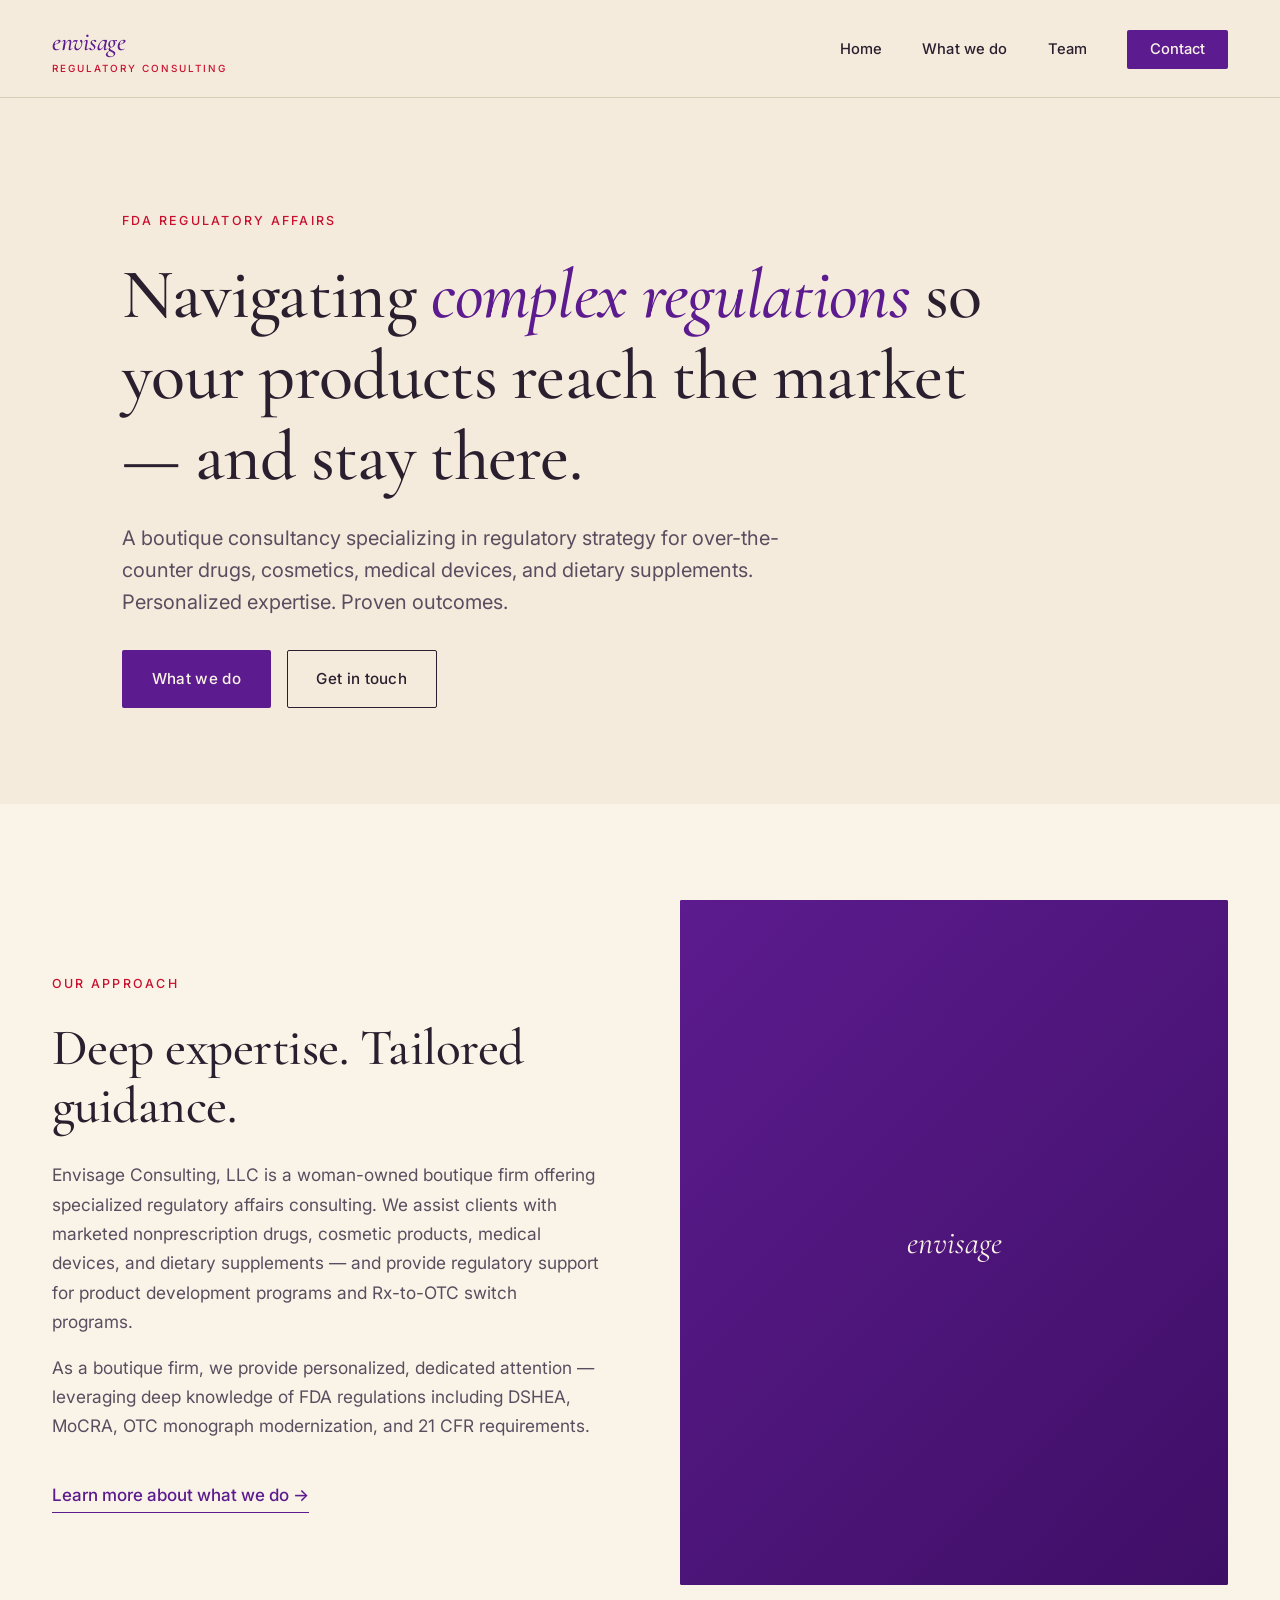
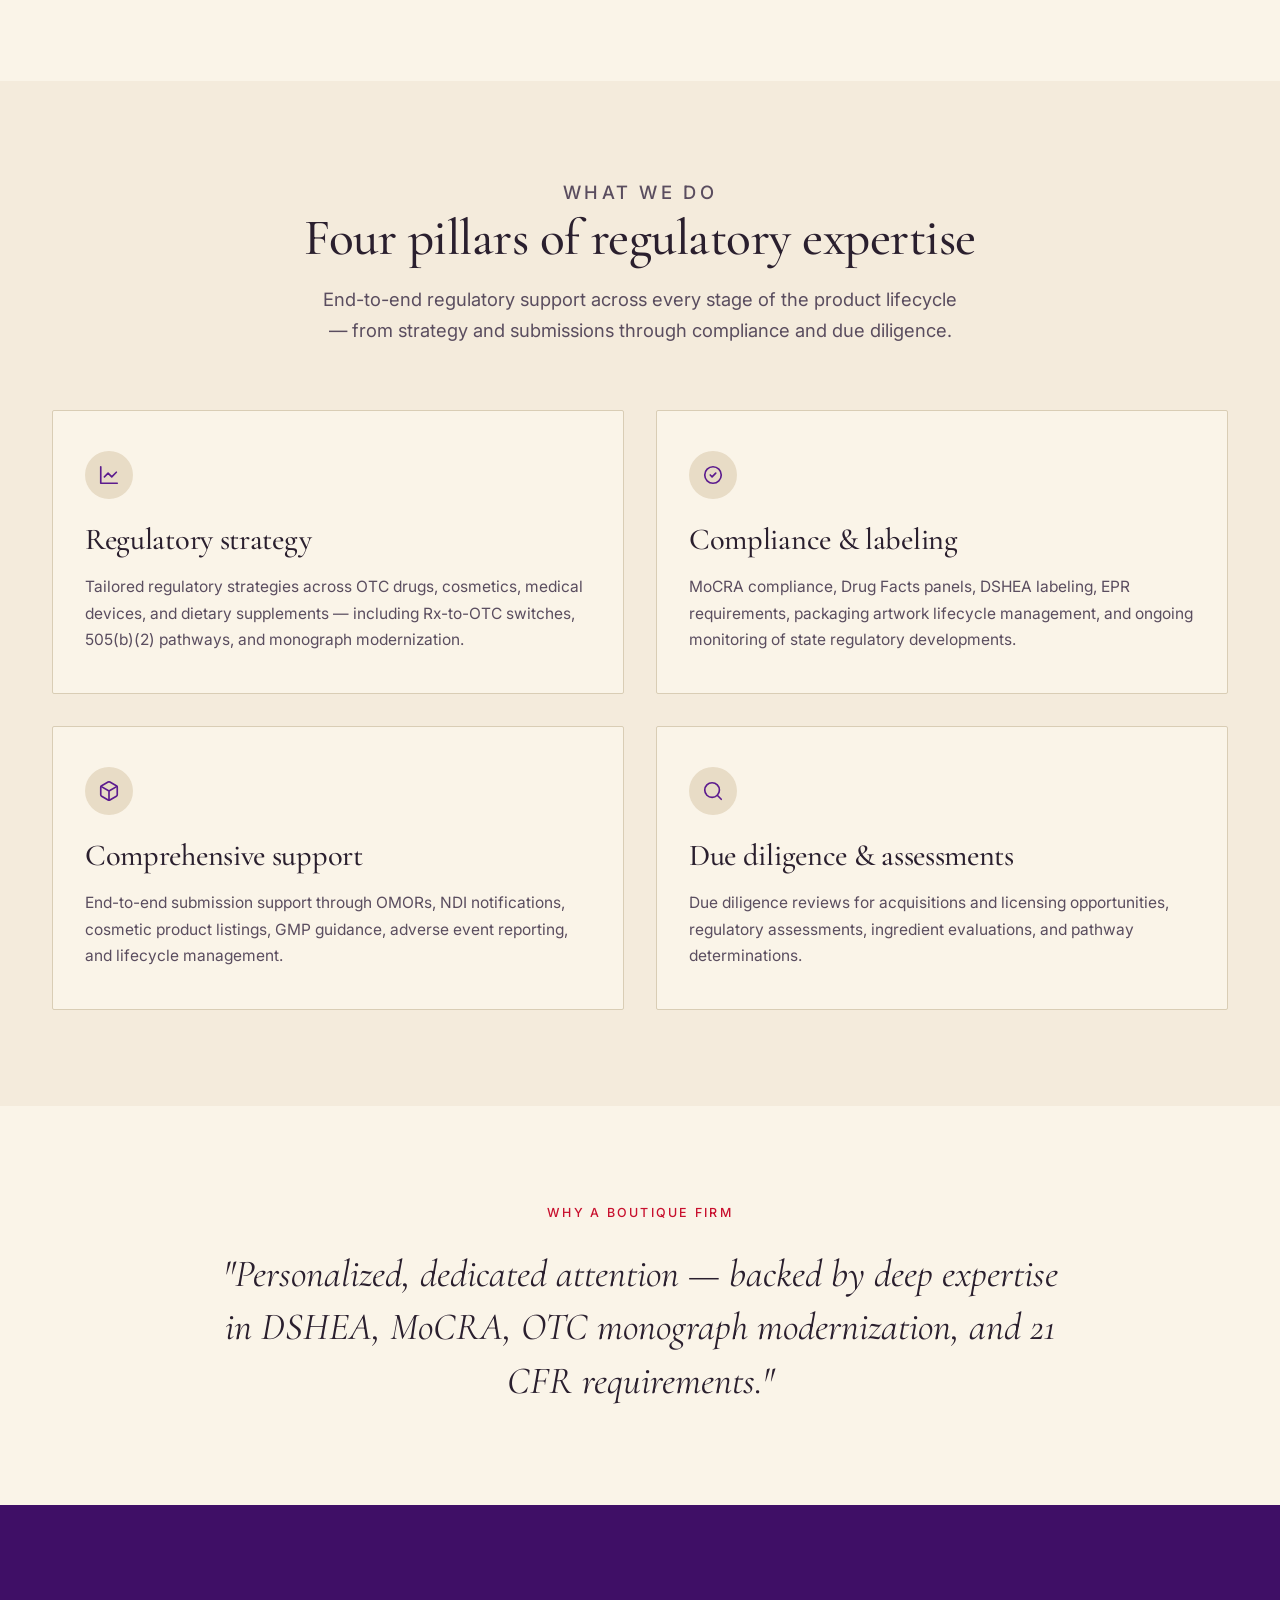
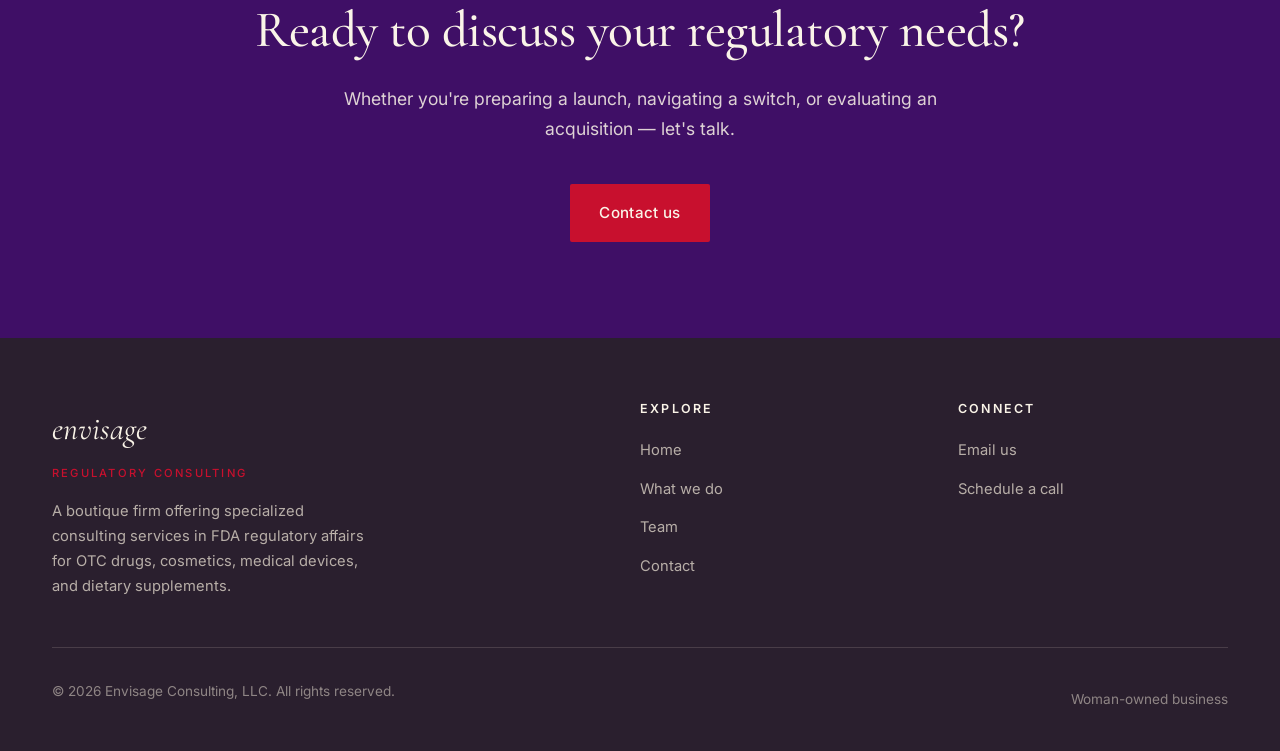
==== index.html @ eb64b6a3 "Update index.html" ====
<!DOCTYPE html>
<html lang="en">
<head>
  <meta charset="UTF-8">
  <meta name="viewport" content="width=device-width, initial-scale=1.0">
  <title>Envisage Regulatory Consulting — FDA regulatory strategy for OTC, cosmetics, and supplements</title>
  <meta name="description" content="Envisage Regulatory Consulting is a boutique firm specializing in FDA regulatory affairs for OTC drugs, cosmetics, medical devices, and dietary supplements.">
  <link rel="preconnect" href="https://fonts.googleapis.com">
  <link rel="preconnect" href="https://fonts.gstatic.com" crossorigin>
  <link href="https://fonts.googleapis.com/css2?family=Cormorant+Garamond:ital,wght@0,400;0,500;0,600;1,400;1,500&family=Inter:wght@400;500;600&display=swap" rel="stylesheet">
  <link rel="stylesheet" href="style.css">
</head>
<body>

  <!-- Navigation -->
  <nav class="nav">
    <div class="nav-inner">
      <a href="index.html" class="nav-brand">
        envisage
        <small>Regulatory Consulting</small>
      </a>
      <button class="nav-toggle" aria-label="Toggle menu" onclick="document.getElementById('navLinks').classList.toggle('open')">☰</button>
      <ul class="nav-links" id="navLinks">
        <li><a href="index.html">Home</a></li>
        <li><a href="services.html">What we do</a></li>
        <li><a href="team.html">Team</a></li>
        <li><a href="contact.html" class="nav-cta">Contact</a></li>
      </ul>
    </div>
  </nav>

  <!-- Hero -->
  <section class="hero">
    <div class="hero-content">
      <p class="eyebrow">FDA regulatory affairs</p>
      <h1>Navigating <em>complex regulations</em> so your products reach the market — and stay there.</h1>
      <p class="hero-lede">A boutique consultancy specializing in regulatory strategy for over-the-counter drugs, cosmetics, medical devices, and dietary supplements. Personalized expertise. Proven outcomes.</p>
      <div class="hero-cta-row">
        <a href="services.html" class="btn btn-primary">What we do</a>
        <a href="contact.html" class="btn btn-secondary">Get in touch</a>
      </div>
    </div>
  </section>

  <!-- About snippet -->
  <section class="section-light">
    <div class="container">
      <div class="two-col">
        <div>
          <p class="eyebrow">Our approach</p>
          <h2>Deep expertise. Tailored guidance.</h2>
          <p style="margin-top: 1.5rem; font-size: 1.08rem; color: var(--ink-soft);">Envisage Consulting, LLC is a woman-owned boutique firm offering specialized regulatory affairs consulting. We assist clients with marketed nonprescription drugs, cosmetic products, medical devices, and dietary supplements — and provide regulatory support for product development programs and Rx-to-OTC switch programs.</p>
          <p style="margin-top: 1rem; font-size: 1.08rem; color: var(--ink-soft);">As a boutique firm, we provide personalized, dedicated attention — leveraging deep knowledge of FDA regulations including DSHEA, MoCRA, OTC monograph modernization, and 21 CFR requirements.</p>
          <a href="services.html" style="display: inline-block; margin-top: 1.5rem; font-weight: 500; border-bottom: 1px solid var(--purple); padding-bottom: 2px;">Learn more about what we do →</a>
        </div>
        <div class="two-col-image">
          <div class="two-col-image-placeholder">envisage</div>
        </div>
      </div>
    </div>
  </section>

  <!-- Services overview -->
  <section>
    <div class="container">
      <div class="section-header">
        <p class="eyebrow">What we do</p>
        <h2>Four pillars of regulatory expertise</h2>
        <p>End-to-end regulatory support across every stage of the product lifecycle — from strategy and submissions through compliance and due diligence.</p>
      </div>

      <div class="service-grid">
        <div class="service-card">
          <div class="service-card-icon">
            <svg viewBox="0 0 24 24" fill="none" stroke="currentColor" stroke-width="1.8" stroke-linecap="round" stroke-linejoin="round"><path d="M3 3v18h18"/><path d="M7 14l4-4 4 4 5-5"/></svg>
          </div>
          <h3>Regulatory strategy</h3>
          <p>Tailored regulatory strategies across OTC drugs, cosmetics, medical devices, and dietary supplements — including Rx-to-OTC switches, 505(b)(2) pathways, and monograph modernization.</p>
        </div>

        <div class="service-card">
          <div class="service-card-icon">
            <svg viewBox="0 0 24 24" fill="none" stroke="currentColor" stroke-width="1.8" stroke-linecap="round" stroke-linejoin="round"><path d="M9 12l2 2 4-4"/><path d="M21 12c0 4.97-4.03 9-9 9s-9-4.03-9-9 4.03-9 9-9 9 4.03 9 9z"/></svg>
          </div>
          <h3>Compliance &amp; labeling</h3>
          <p>MoCRA compliance, Drug Facts panels, DSHEA labeling, EPR requirements, packaging artwork lifecycle management, and ongoing monitoring of state regulatory developments.</p>
        </div>

        <div class="service-card">
          <div class="service-card-icon">
            <svg viewBox="0 0 24 24" fill="none" stroke="currentColor" stroke-width="1.8" stroke-linecap="round" stroke-linejoin="round"><path d="M21 16V8a2 2 0 0 0-1-1.73l-7-4a2 2 0 0 0-2 0l-7 4A2 2 0 0 0 3 8v8a2 2 0 0 0 1 1.73l7 4a2 2 0 0 0 2 0l7-4A2 2 0 0 0 21 16z"/><path d="M3.27 6.96L12 12.01l8.73-5.05M12 22.08V12"/></svg>
          </div>
          <h3>Comprehensive support</h3>
          <p>End-to-end submission support through OMORs, NDI notifications, cosmetic product listings, GMP guidance, adverse event reporting, and lifecycle management.</p>
        </div>

        <div class="service-card">
          <div class="service-card-icon">
            <svg viewBox="0 0 24 24" fill="none" stroke="currentColor" stroke-width="1.8" stroke-linecap="round" stroke-linejoin="round"><circle cx="11" cy="11" r="8"/><path d="M21 21l-4.35-4.35"/></svg>
          </div>
          <h3>Due diligence &amp; assessments</h3>
          <p>Due diligence reviews for acquisitions and licensing opportunities, regulatory assessments, ingredient evaluations, and pathway determinations.</p>
        </div>
      </div>
    </div>
  </section>

  <!-- Quote -->
  <section class="quote-section section-light">
    <div class="container-narrow">
      <p class="eyebrow">Why a boutique firm</p>
      <p class="quote">"Personalized, dedicated attention — backed by deep expertise in DSHEA, MoCRA, OTC monograph modernization, and 21 CFR requirements."</p>
    </div>
  </section>

  <!-- CTA -->
  <section class="cta-section">
    <div class="container-narrow">
      <h2>Ready to discuss your regulatory needs?</h2>
      <p>Whether you're preparing a launch, navigating a switch, or evaluating an acquisition — let's talk.</p>
      <a href="contact.html" class="btn btn-primary">Contact us</a>
    </div>
  </section>

  <!-- Footer -->
  <footer>
    <div class="footer-inner">
      <div class="footer-top">
        <div>
          <div class="footer-brand">envisage</div>
          <div class="footer-tagline">Regulatory Consulting</div>
          <p class="footer-text">A boutique firm offering specialized consulting services in FDA regulatory affairs for OTC drugs, cosmetics, medical devices, and dietary supplements.</p>
        </div>
        <div class="footer-col">
          <h4>Explore</h4>
          <ul>
            <li><a href="index.html">Home</a></li>
            <li><a href="services.html">What we do</a></li>
            <li><a href="team.html">Team</a></li>
            <li><a href="contact.html">Contact</a></li>
          </ul>
        </div>
        <div class="footer-col">
          <h4>Connect</h4>
          <ul>
            <li><a href="contact.html">Email us</a></li>
            <li><a href="contact.html">Schedule a call</a></li>
          </ul>
        </div>
      </div>
      <div class="footer-bottom">
        <p>© 2026 Envisage Consulting, LLC. All rights reserved.</p>
        <p>Woman-owned business</p>
      </div>
    </div>
  </footer>

</body>
</html>
---- style.css ----
/* ============================================
   Envisage Regulatory Consulting — stylesheet
   ============================================ */

:root {
  --cream: #F4EBDC;
  --cream-light: #FAF4E8;
  --cream-dark: #E8DCC6;
  --ink: #2A1F2E;
  --ink-soft: #5A4D5F;
  --purple: #5C1B8E;
  --purple-deep: #3F0F66;
  --red: #C8102E;
  --red-deep: #9A0C24;
  --line: #D9CDB5;
  --max-width: 1240px;
}

* {
  box-sizing: border-box;
  margin: 0;
  padding: 0;
}

html {
  scroll-behavior: smooth;
}

body {
  font-family: 'Inter', -apple-system, BlinkMacSystemFont, sans-serif;
  font-size: 17px;
  line-height: 1.7;
  color: var(--ink);
  background: var(--cream);
  -webkit-font-smoothing: antialiased;
  -moz-osx-font-smoothing: grayscale;
}

/* Typography */
h1, h2, h3, h4 {
  font-family: 'Cormorant Garamond', 'Georgia', serif;
  font-weight: 500;
  line-height: 1.15;
  letter-spacing: -0.01em;
  color: var(--ink);
}

h1 {
  font-size: clamp(2.6rem, 5.5vw, 4.5rem);
  font-weight: 500;
}

h2 {
  font-size: clamp(2rem, 4vw, 3.2rem);
}

h3 {
  font-size: clamp(1.4rem, 2.5vw, 1.9rem);
  font-weight: 500;
}

h4 {
  font-size: 1.25rem;
  font-weight: 600;
}

p {
  margin-bottom: 1rem;
}

p:last-child {
  margin-bottom: 0;
}

a {
  color: var(--purple);
  text-decoration: none;
  transition: color 0.2s ease;
}

a:hover {
  color: var(--red);
}

em, .italic {
  font-style: italic;
  font-family: 'Cormorant Garamond', serif;
}

.eyebrow {
  font-family: 'Inter', sans-serif;
  font-size: 0.78rem;
  font-weight: 500;
  text-transform: uppercase;
  letter-spacing: 0.18em;
  color: var(--red);
  margin-bottom: 1.5rem;
}

/* Layout */
.container {
  max-width: var(--max-width);
  margin: 0 auto;
  padding: 0 2rem;
}

.container-narrow {
  max-width: 900px;
  margin: 0 auto;
  padding: 0 2rem;
}

section {
  padding: 6rem 0;
}

/* Navigation */
.nav {
  position: sticky;
  top: 0;
  z-index: 100;
  background: rgba(244, 235, 220, 0.95);
  backdrop-filter: blur(8px);
  -webkit-backdrop-filter: blur(8px);
  border-bottom: 1px solid var(--line);
  padding: 1.25rem 0;
}

.nav-inner {
  max-width: var(--max-width);
  margin: 0 auto;
  padding: 0 2rem;
  display: flex;
  align-items: center;
  justify-content: space-between;
}

.nav-brand {
  font-family: 'Cormorant Garamond', serif;
  font-size: 1.6rem;
  font-weight: 500;
  color: var(--purple);
  font-style: italic;
  letter-spacing: -0.01em;
}

.nav-brand:hover {
  color: var(--purple-deep);
}

.nav-brand small {
  display: block;
  font-family: 'Inter', sans-serif;
  font-style: normal;
  font-size: 0.62rem;
  font-weight: 500;
  letter-spacing: 0.2em;
  color: var(--red);
  text-transform: uppercase;
  margin-top: -0.2rem;
}

.nav-links {
  display: flex;
  gap: 2.5rem;
  list-style: none;
  align-items: center;
}

.nav-links a {
  color: var(--ink);
  font-size: 0.92rem;
  font-weight: 500;
  letter-spacing: 0.01em;
}

.nav-links a:hover {
  color: var(--purple);
}

.nav-cta {
  background: var(--purple);
  color: var(--cream-light) !important;
  padding: 0.65rem 1.4rem;
  border-radius: 2px;
  transition: background 0.2s ease;
}

.nav-cta:hover {
  background: var(--purple-deep);
  color: var(--cream-light) !important;
}

.nav-toggle {
  display: none;
  background: none;
  border: none;
  font-size: 1.5rem;
  cursor: pointer;
  color: var(--ink);
}

/* Hero */
.hero {
  padding: 7rem 0 6rem;
  background: var(--cream);
}

.hero-content {
  max-width: 1100px;
  margin: 0 auto;
  padding: 0 2rem;
}

.hero h1 {
  margin-bottom: 1.5rem;
  max-width: 900px;
}

.hero h1 em {
  color: var(--purple);
  font-style: italic;
}

.hero-lede {
  font-size: 1.25rem;
  color: var(--ink-soft);
  max-width: 680px;
  line-height: 1.6;
  margin-bottom: 2rem;
}

.hero-cta-row {
  display: flex;
  gap: 1rem;
  align-items: center;
  flex-wrap: wrap;
}

/* Buttons */
.btn {
  display: inline-block;
  padding: 0.95rem 1.8rem;
  font-size: 0.95rem;
  font-weight: 500;
  letter-spacing: 0.02em;
  border-radius: 2px;
  transition: all 0.2s ease;
  cursor: pointer;
  border: 1px solid transparent;
}

.btn-primary {
  background: var(--purple);
  color: var(--cream-light);
}

.btn-primary:hover {
  background: var(--purple-deep);
  color: var(--cream-light);
}

.btn-secondary {
  background: transparent;
  color: var(--ink);
  border-color: var(--ink);
}

.btn-secondary:hover {
  background: var(--ink);
  color: var(--cream-light);
}

/* Sections */
.section-light {
  background: var(--cream-light);
}

.section-dark {
  background: var(--ink);
  color: var(--cream);
}

.section-dark h1,
.section-dark h2,
.section-dark h3 {
  color: var(--cream);
}

.section-header {
  text-align: center;
  margin-bottom: 4rem;
}

.section-header h2 {
  margin-bottom: 1rem;
}

.section-header p {
  font-size: 1.15rem;
  color: var(--ink-soft);
  max-width: 640px;
  margin: 0 auto;
}

/* Two-column layout */
.two-col {
  display: grid;
  grid-template-columns: 1fr 1fr;
  gap: 5rem;
  align-items: center;
}

.two-col-image {
  background: var(--purple-deep);
  aspect-ratio: 4 / 5;
  border-radius: 2px;
  position: relative;
  overflow: hidden;
}

.two-col-image-placeholder {
  position: absolute;
  inset: 0;
  display: flex;
  align-items: center;
  justify-content: center;
  background: linear-gradient(135deg, var(--purple) 0%, var(--purple-deep) 100%);
  color: var(--cream-light);
  font-family: 'Cormorant Garamond', serif;
  font-size: 2rem;
  font-style: italic;
}

/* Service grid */
.service-grid {
  display: grid;
  grid-template-columns: repeat(2, 1fr);
  gap: 2rem;
}

.service-card {
  background: var(--cream-light);
  padding: 2.5rem 2rem;
  border-radius: 2px;
  border: 1px solid var(--line);
  transition: all 0.3s ease;
}

.service-card:hover {
  border-color: var(--purple);
  transform: translateY(-2px);
}

.service-card-icon {
  width: 48px;
  height: 48px;
  display: flex;
  align-items: center;
  justify-content: center;
  background: var(--cream-dark);
  border-radius: 50%;
  margin-bottom: 1.5rem;
  color: var(--purple);
}

.service-card-icon svg {
  width: 22px;
  height: 22px;
}

.service-card h3 {
  margin-bottom: 1rem;
}

.service-card p {
  color: var(--ink-soft);
  font-size: 0.97rem;
}

.service-card ul {
  list-style: none;
  margin-top: 1rem;
}

.service-card ul li {
  position: relative;
  padding-left: 1.4rem;
  margin-bottom: 0.6rem;
  font-size: 0.95rem;
  color: var(--ink-soft);
  line-height: 1.55;
}

.service-card ul li::before {
  content: '';
  position: absolute;
  left: 0;
  top: 0.6rem;
  width: 6px;
  height: 6px;
  background: var(--red);
  border-radius: 50%;
}

/* Team grid */
.team-grid {
  display: grid;
  grid-template-columns: repeat(2, 1fr);
  gap: 3rem;
  max-width: 900px;
  margin: 0 auto;
}

.team-card {
  text-align: center;
}

.team-photo {
  aspect-ratio: 1 / 1;
  background: linear-gradient(135deg, var(--purple) 0%, var(--purple-deep) 100%);
  border-radius: 50%;
  margin: 0 auto 1.5rem;
  max-width: 240px;
  display: flex;
  align-items: center;
  justify-content: center;
  color: var(--cream-light);
  font-family: 'Cormorant Garamond', serif;
  font-size: 3.5rem;
  font-style: italic;
}

.team-card h3 {
  margin-bottom: 0.3rem;
}

.team-role {
  color: var(--red);
  font-size: 0.85rem;
  font-weight: 500;
  letter-spacing: 0.14em;
  text-transform: uppercase;
  margin-bottom: 1rem;
}

.team-bio {
  color: var(--ink-soft);
  font-size: 0.97rem;
  text-align: left;
}

/* Team detail (full page) */
.team-detail-grid {
  display: grid;
  grid-template-columns: 1fr 1.5fr;
  gap: 4rem;
  align-items: start;
  margin-bottom: 6rem;
}

.team-detail-photo {
  aspect-ratio: 4 / 5;
  background: linear-gradient(135deg, var(--purple) 0%, var(--purple-deep) 100%);
  border-radius: 2px;
  display: flex;
  align-items: center;
  justify-content: center;
  color: var(--cream-light);
  font-family: 'Cormorant Garamond', serif;
  font-size: 4rem;
  font-style: italic;
}

.team-detail-info h2 {
  margin-bottom: 0.5rem;
}

.team-detail-info .team-role {
  margin-bottom: 2rem;
}

/* Quote / pull */
.quote-section {
  text-align: center;
  padding: 6rem 0;
}

.quote {
  font-family: 'Cormorant Garamond', serif;
  font-size: clamp(1.6rem, 3vw, 2.4rem);
  font-style: italic;
  line-height: 1.4;
  color: var(--ink);
  max-width: 900px;
  margin: 0 auto;
}

/* CTA section */
.cta-section {
  background: var(--purple-deep);
  color: var(--cream-light);
  text-align: center;
  padding: 6rem 0;
}

.cta-section h2 {
  color: var(--cream-light);
  margin-bottom: 1.5rem;
}

.cta-section p {
  color: var(--cream-light);
  opacity: 0.85;
  max-width: 600px;
  margin: 0 auto 2.5rem;
  font-size: 1.1rem;
}

.cta-section .btn-primary {
  background: var(--red);
  color: var(--cream-light);
}

.cta-section .btn-primary:hover {
  background: var(--red-deep);
}

/* Detail content (services page) */
.service-detail {
  margin-bottom: 5rem;
  padding-bottom: 5rem;
  border-bottom: 1px solid var(--line);
}

.service-detail:last-child {
  border-bottom: none;
  margin-bottom: 0;
  padding-bottom: 0;
}

.service-detail-header {
  display: grid;
  grid-template-columns: 1fr 2fr;
  gap: 3rem;
  margin-bottom: 2rem;
  align-items: start;
}

.service-detail-number {
  font-family: 'Cormorant Garamond', serif;
  font-size: 4rem;
  font-style: italic;
  color: var(--red);
  line-height: 1;
}

.service-detail ul {
  list-style: none;
  padding-left: 0;
}

.service-detail ul li {
  position: relative;
  padding-left: 1.8rem;
  margin-bottom: 1rem;
  color: var(--ink-soft);
  line-height: 1.65;
}

.service-detail ul li::before {
  content: '';
  position: absolute;
  left: 0;
  top: 0.7rem;
  width: 10px;
  height: 1px;
  background: var(--red);
}

/* Expertise tags */
.expertise-tags {
  display: flex;
  flex-wrap: wrap;
  gap: 0.6rem;
  margin-top: 2rem;
}

.expertise-tag {
  background: var(--cream-light);
  color: var(--purple);
  padding: 0.5rem 1rem;
  border-radius: 2px;
  font-size: 0.85rem;
  font-weight: 500;
  border: 1px solid var(--line);
}

/* Contact */
.contact-grid {
  display: grid;
  grid-template-columns: 1fr 1fr;
  gap: 4rem;
  max-width: 900px;
  margin: 0 auto;
  align-items: start;
}

.contact-info h3 {
  margin-bottom: 0.4rem;
  color: var(--purple);
}

.contact-info p {
  color: var(--ink-soft);
}

.contact-block {
  margin-bottom: 2.5rem;
}

.contact-block a {
  font-size: 1.1rem;
  color: var(--ink);
}

.contact-block a:hover {
  color: var(--purple);
}

/* Footer */
footer {
  background: var(--ink);
  color: var(--cream);
  padding: 4rem 0 2rem;
}

.footer-inner {
  max-width: var(--max-width);
  margin: 0 auto;
  padding: 0 2rem;
}

.footer-top {
  display: grid;
  grid-template-columns: 2fr 1fr 1fr;
  gap: 3rem;
  margin-bottom: 3rem;
}

.footer-brand {
  font-family: 'Cormorant Garamond', serif;
  font-size: 2rem;
  font-style: italic;
  color: var(--cream-light);
  margin-bottom: 0.5rem;
}

.footer-tagline {
  font-size: 0.7rem;
  font-weight: 500;
  letter-spacing: 0.2em;
  text-transform: uppercase;
  color: var(--red);
  margin-bottom: 1rem;
}

.footer-text {
  color: rgba(244, 235, 220, 0.7);
  font-size: 0.92rem;
  max-width: 320px;
}

.footer-col h4 {
  font-family: 'Inter', sans-serif;
  font-size: 0.78rem;
  text-transform: uppercase;
  letter-spacing: 0.18em;
  color: var(--cream-light);
  margin-bottom: 1.2rem;
  font-weight: 600;
}

.footer-col ul {
  list-style: none;
}

.footer-col ul li {
  margin-bottom: 0.6rem;
}

.footer-col a {
  color: rgba(244, 235, 220, 0.7);
  font-size: 0.92rem;
}

.footer-col a:hover {
  color: var(--red);
}

.footer-bottom {
  border-top: 1px solid rgba(244, 235, 220, 0.15);
  padding-top: 2rem;
  display: flex;
  justify-content: space-between;
  align-items: center;
  color: rgba(244, 235, 220, 0.5);
  font-size: 0.85rem;
}

/* Mobile */
@media (max-width: 900px) {
  .nav-toggle {
    display: block;
  }

  .nav-links {
    display: none;
    position: absolute;
    top: 100%;
    left: 0;
    right: 0;
    background: var(--cream);
    flex-direction: column;
    padding: 1.5rem 2rem;
    border-bottom: 1px solid var(--line);
    gap: 1.25rem;
  }

  .nav-links.open {
    display: flex;
  }

  section {
    padding: 4rem 0;
  }

  .hero {
    padding: 4rem 0;
  }

  .two-col,
  .service-grid,
  .team-grid,
  .team-detail-grid,
  .contact-grid,
  .footer-top {
    grid-template-columns: 1fr;
    gap: 2.5rem;
  }

  .service-detail-header {
    grid-template-columns: 1fr;
    gap: 1rem;
  }

  .service-detail-number {
    font-size: 3rem;
  }
}
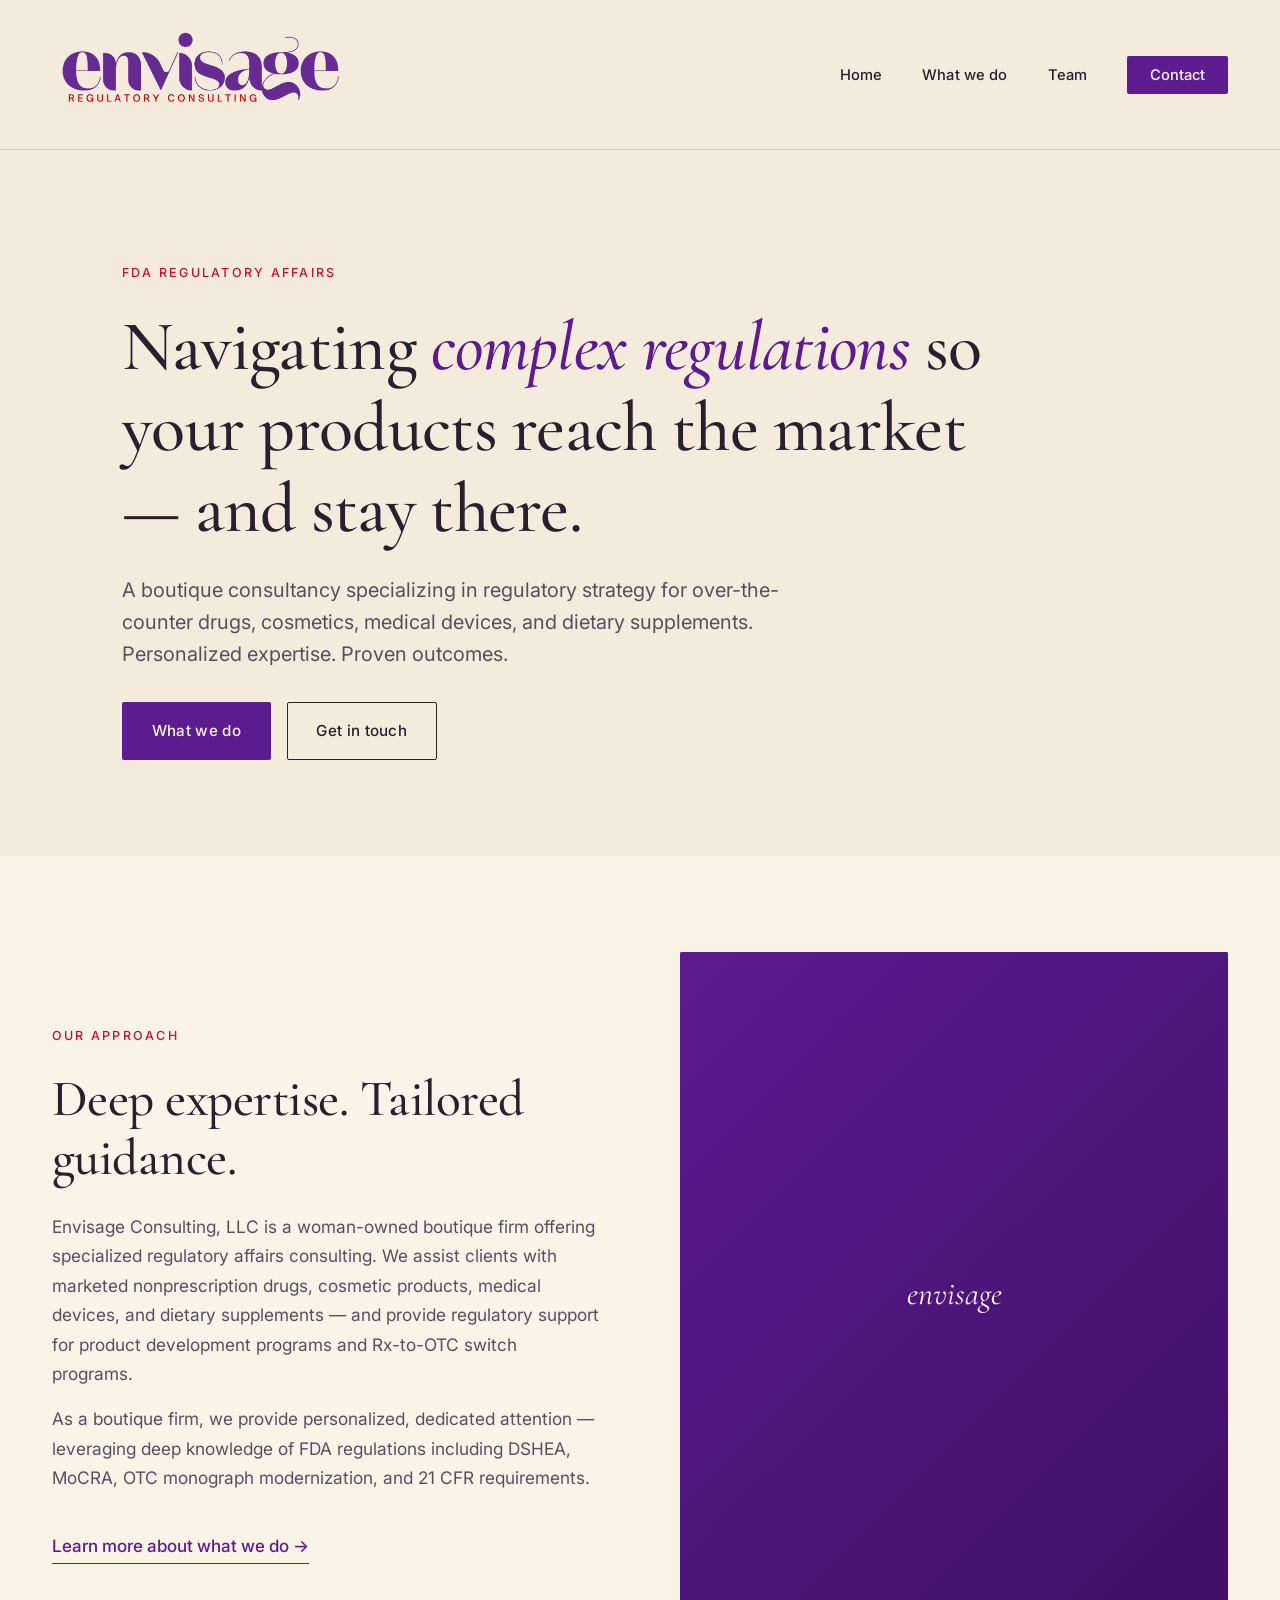
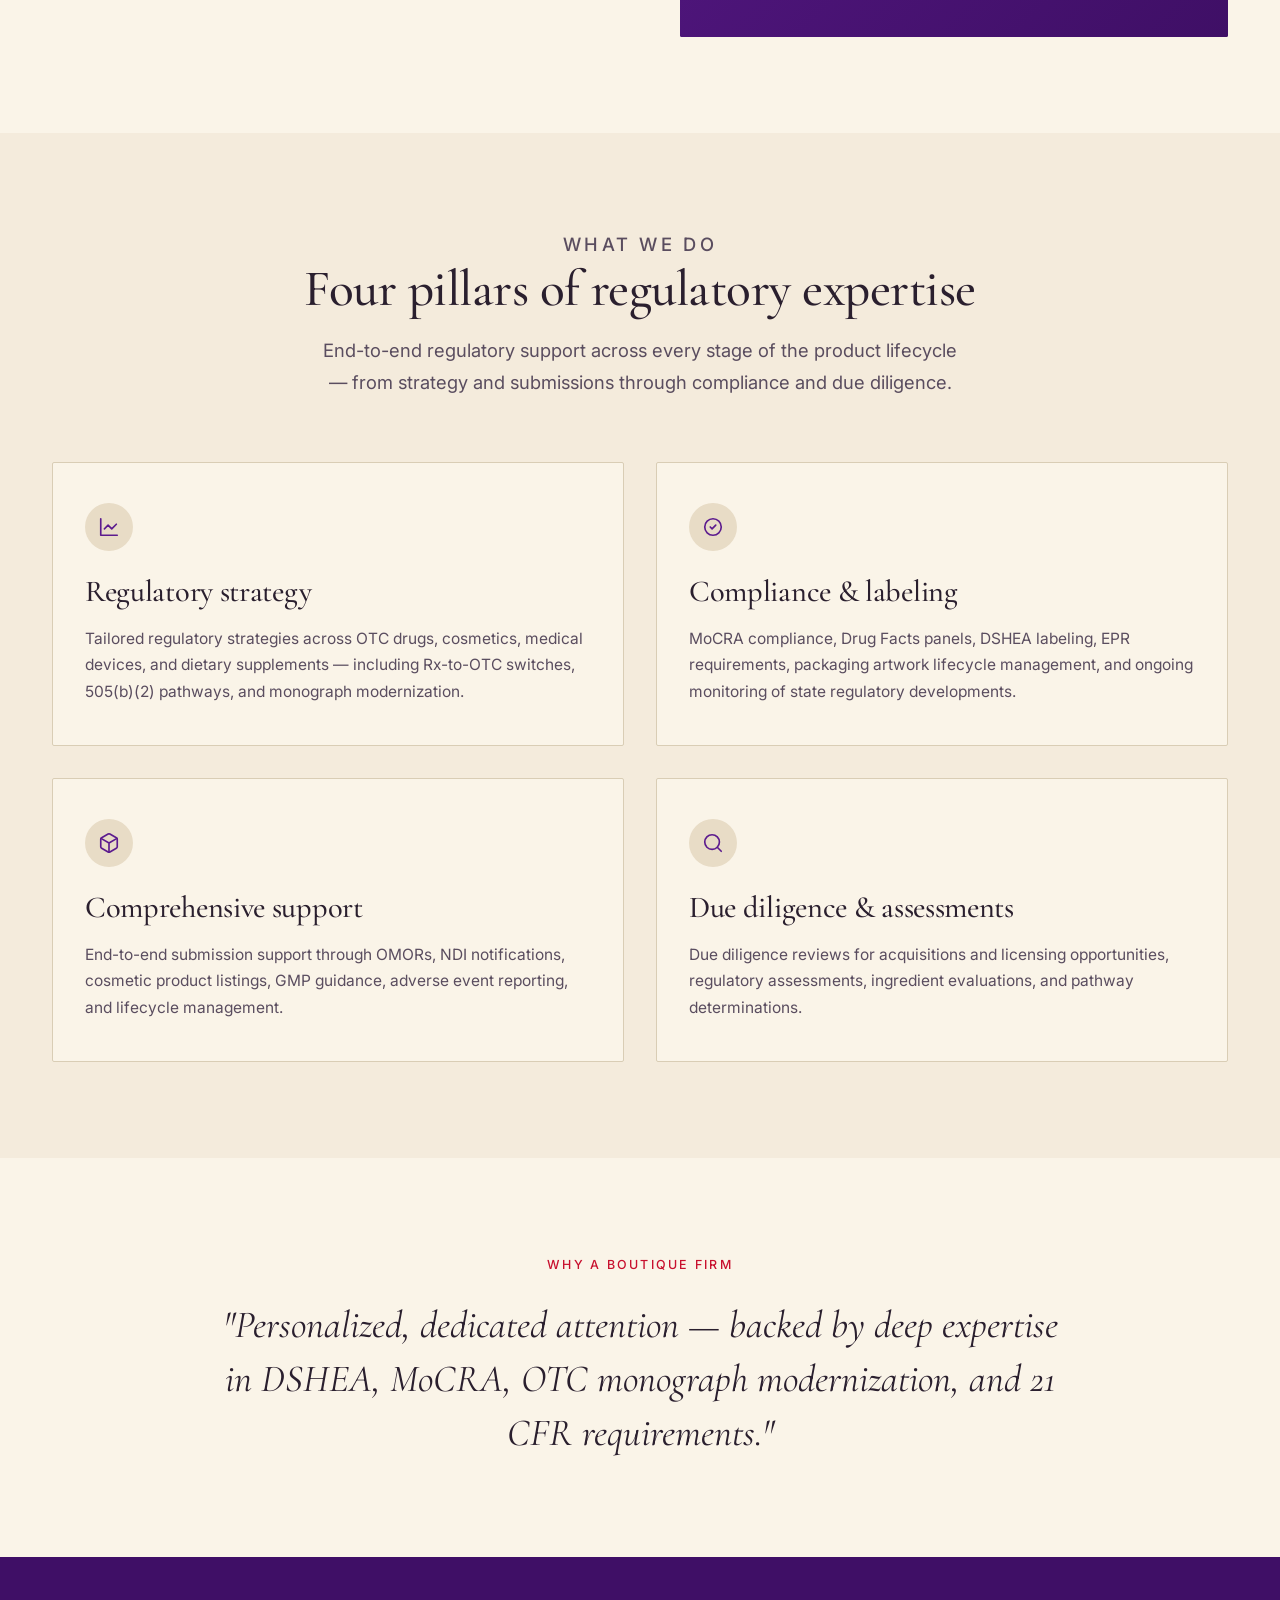
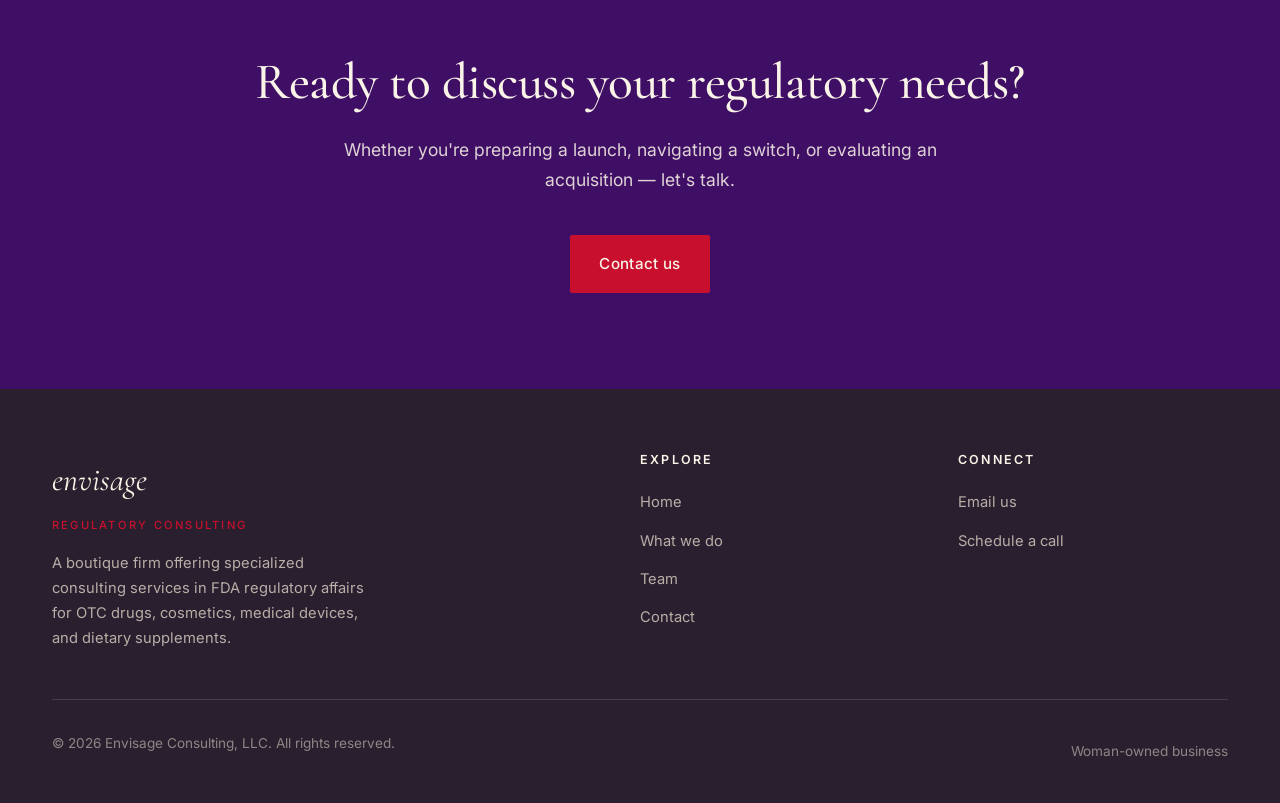
==== commit 4b939eec: "Update index.html" ====
--- a/index.html
+++ b/index.html
@@ -15,10 +15,7 @@
   <!-- Navigation -->
   <nav class="nav">
     <div class="nav-inner">
-      <a href="index.html" class="nav-brand">
-        envisage
-        <small>Regulatory Consulting</small>
-      </a>
+      <a href="index.html"><img src="images/logoFinal1.png" style="height: 100px;" alt="Envisage"></a>
       <button class="nav-toggle" aria-label="Toggle menu" onclick="document.getElementById('navLinks').classList.toggle('open')">☰</button>
       <ul class="nav-links" id="navLinks">
         <li><a href="index.html">Home</a></li>
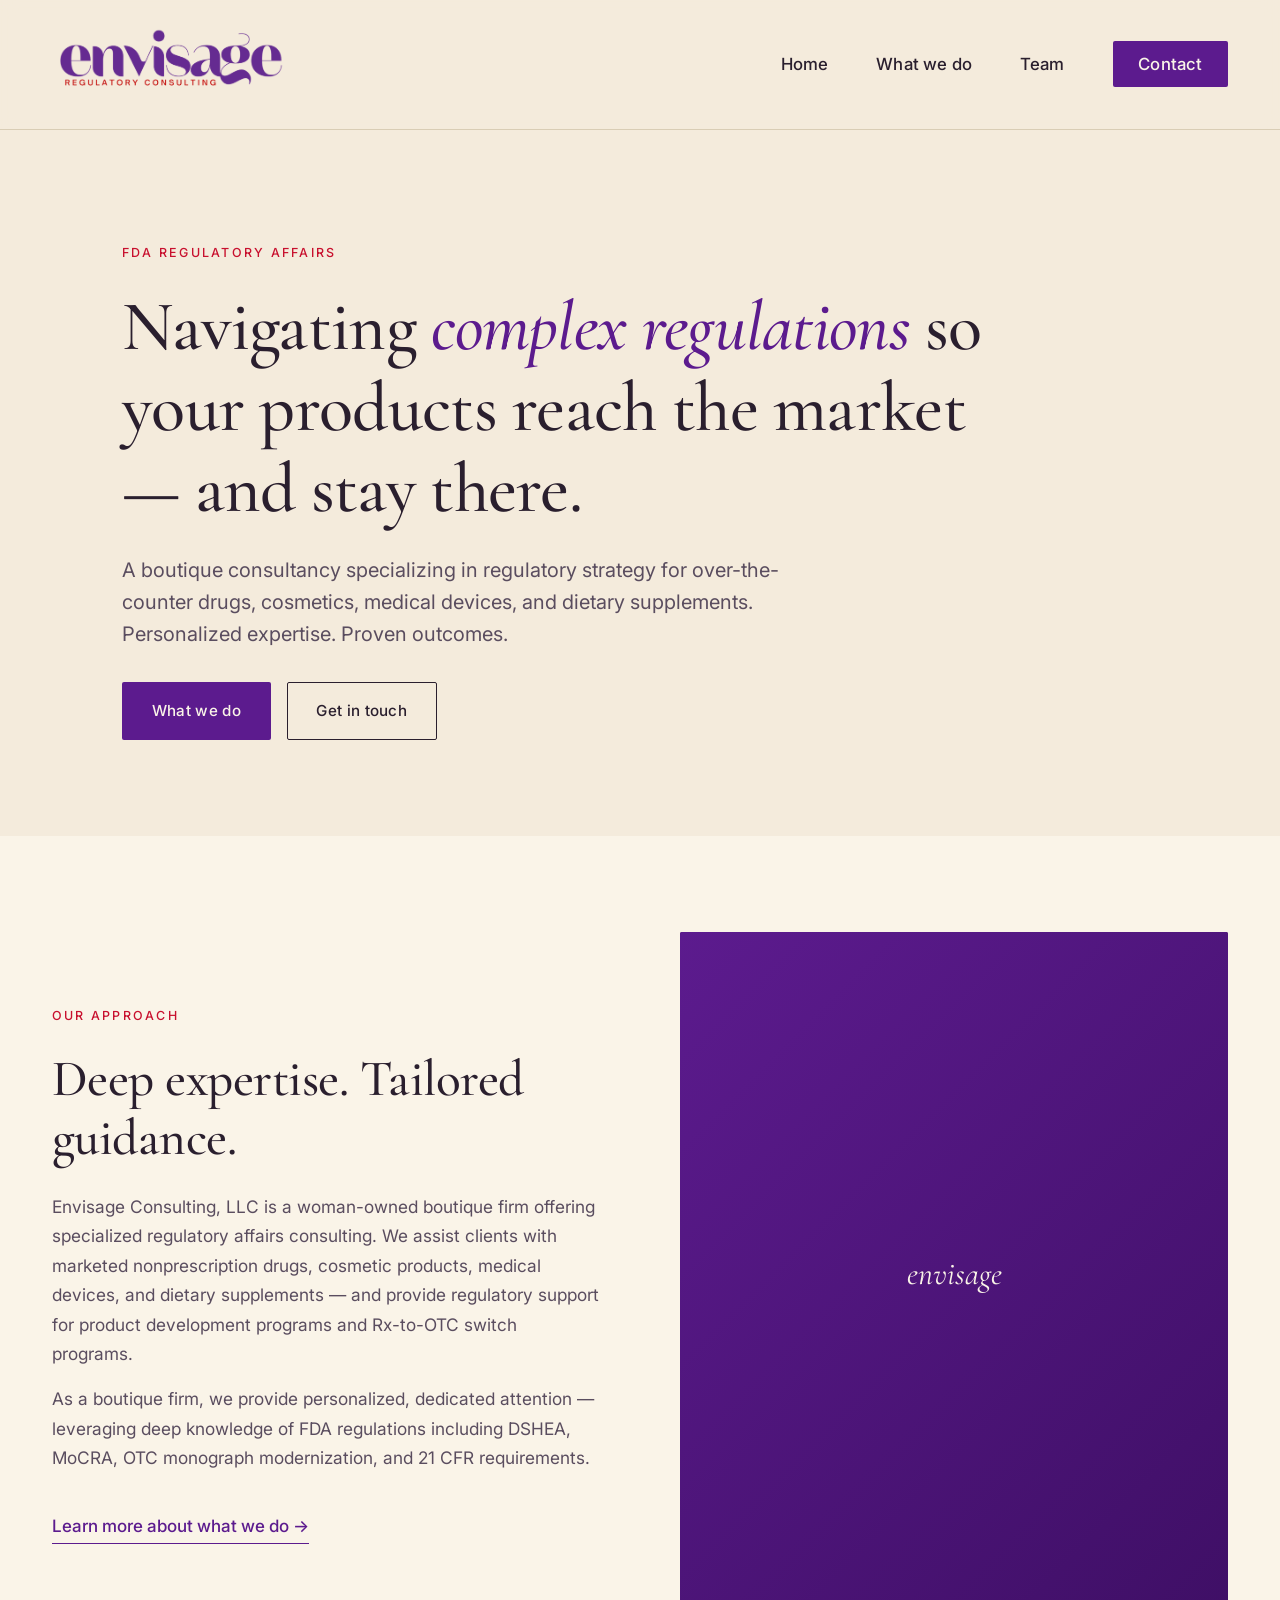
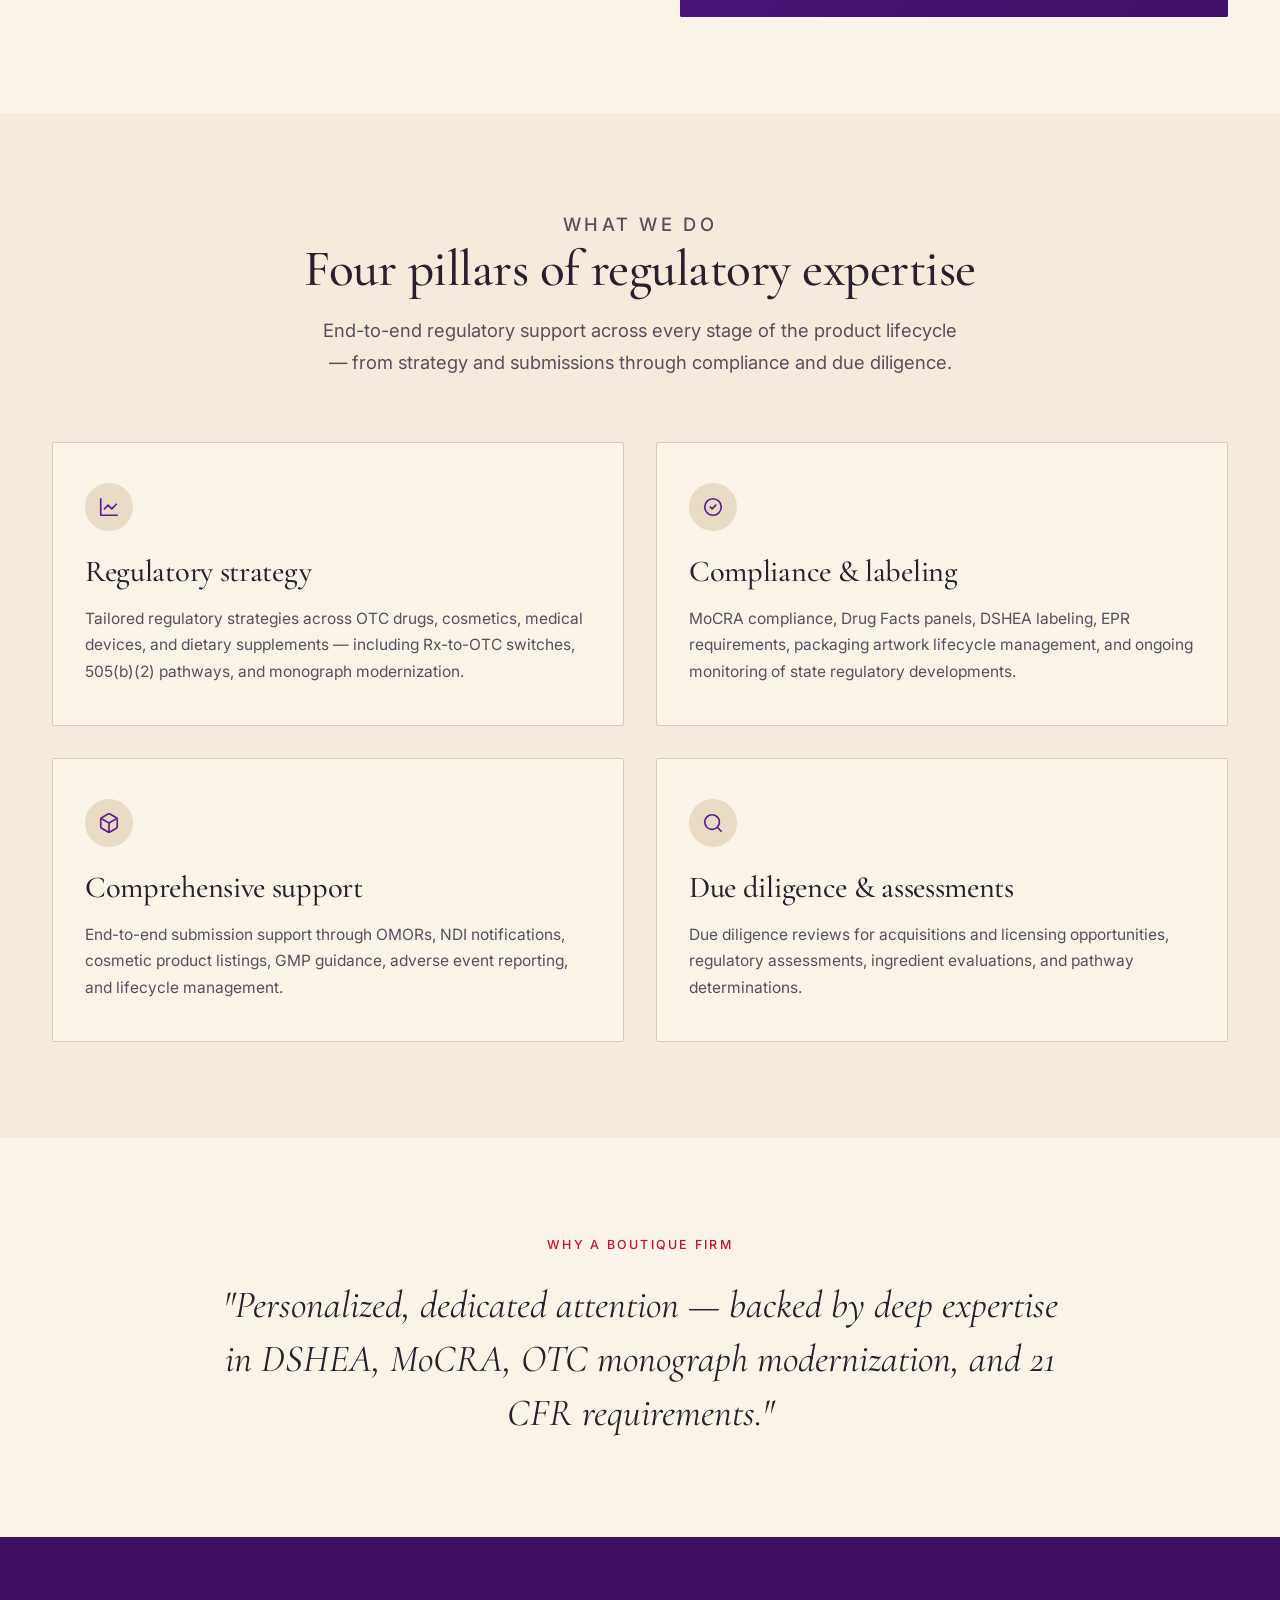
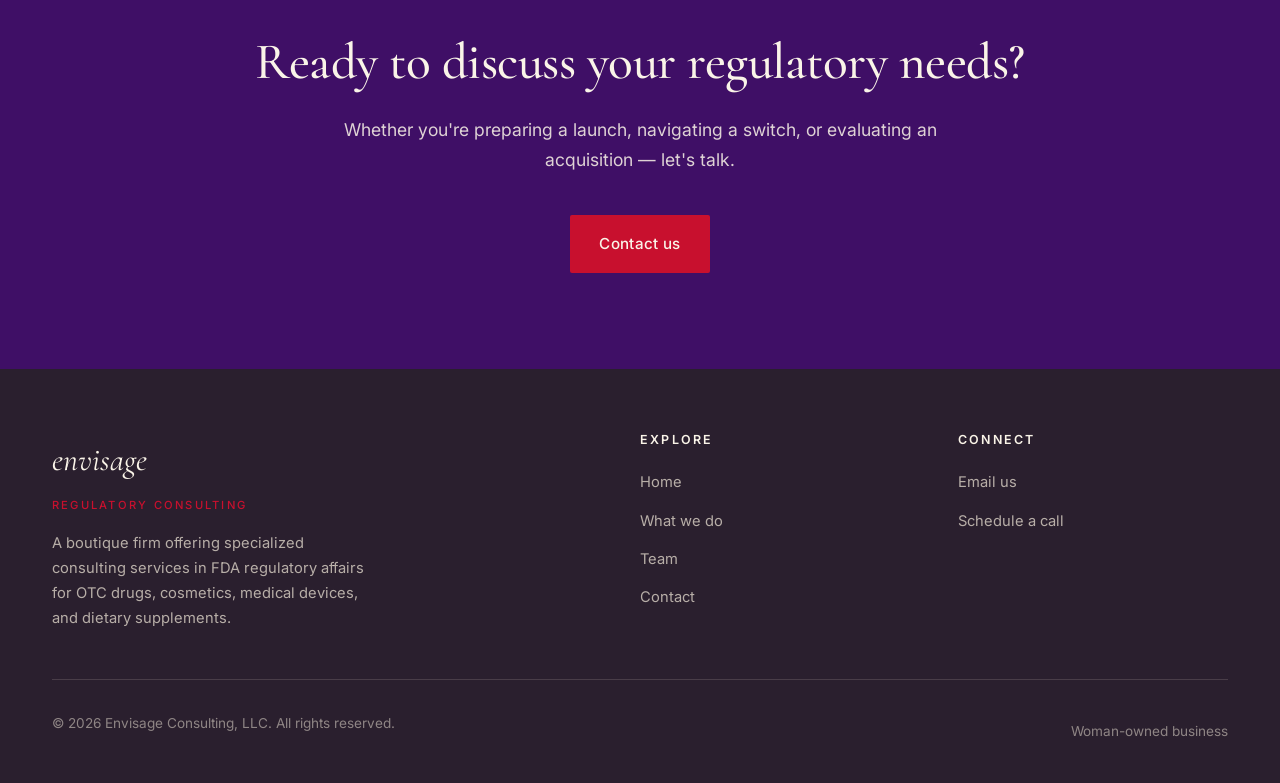
==== commit ae4607b1: "Update index.html" ====
--- a/index.html
+++ b/index.html
@@ -15,7 +15,7 @@
   <!-- Navigation -->
   <nav class="nav">
     <div class="nav-inner">
-      <a href="index.html"><img src="images/logoFinal1.png" style="height: 100px;" alt="Envisage"></a>
+      <a href="index.html"><img src="images/logoFinal1.png" style="height: 80px;" alt="Envisage"></a>
       <button class="nav-toggle" aria-label="Toggle menu" onclick="document.getElementById('navLinks').classList.toggle('open')">☰</button>
       <ul class="nav-links" id="navLinks">
         <li><a href="index.html">Home</a></li>
--- a/style.css
+++ b/style.css
@@ -162,14 +162,14 @@
 
 .nav-links {
   display: flex;
-  gap: 2.5rem;
+  gap: 3rem;
   list-style: none;
   align-items: center;
 }
 
 .nav-links a {
   color: var(--ink);
-  font-size: 0.92rem;
+  font-size: 1.05rem;
   font-weight: 500;
   letter-spacing: 0.01em;
 }
@@ -181,8 +181,9 @@
 .nav-cta {
   background: var(--purple);
   color: var(--cream-light) !important;
-  padding: 0.65rem 1.4rem;
+  padding: 0.8rem 1.6rem;
   border-radius: 2px;
+  font-size: 1rem;
   transition: background 0.2s ease;
 }
 
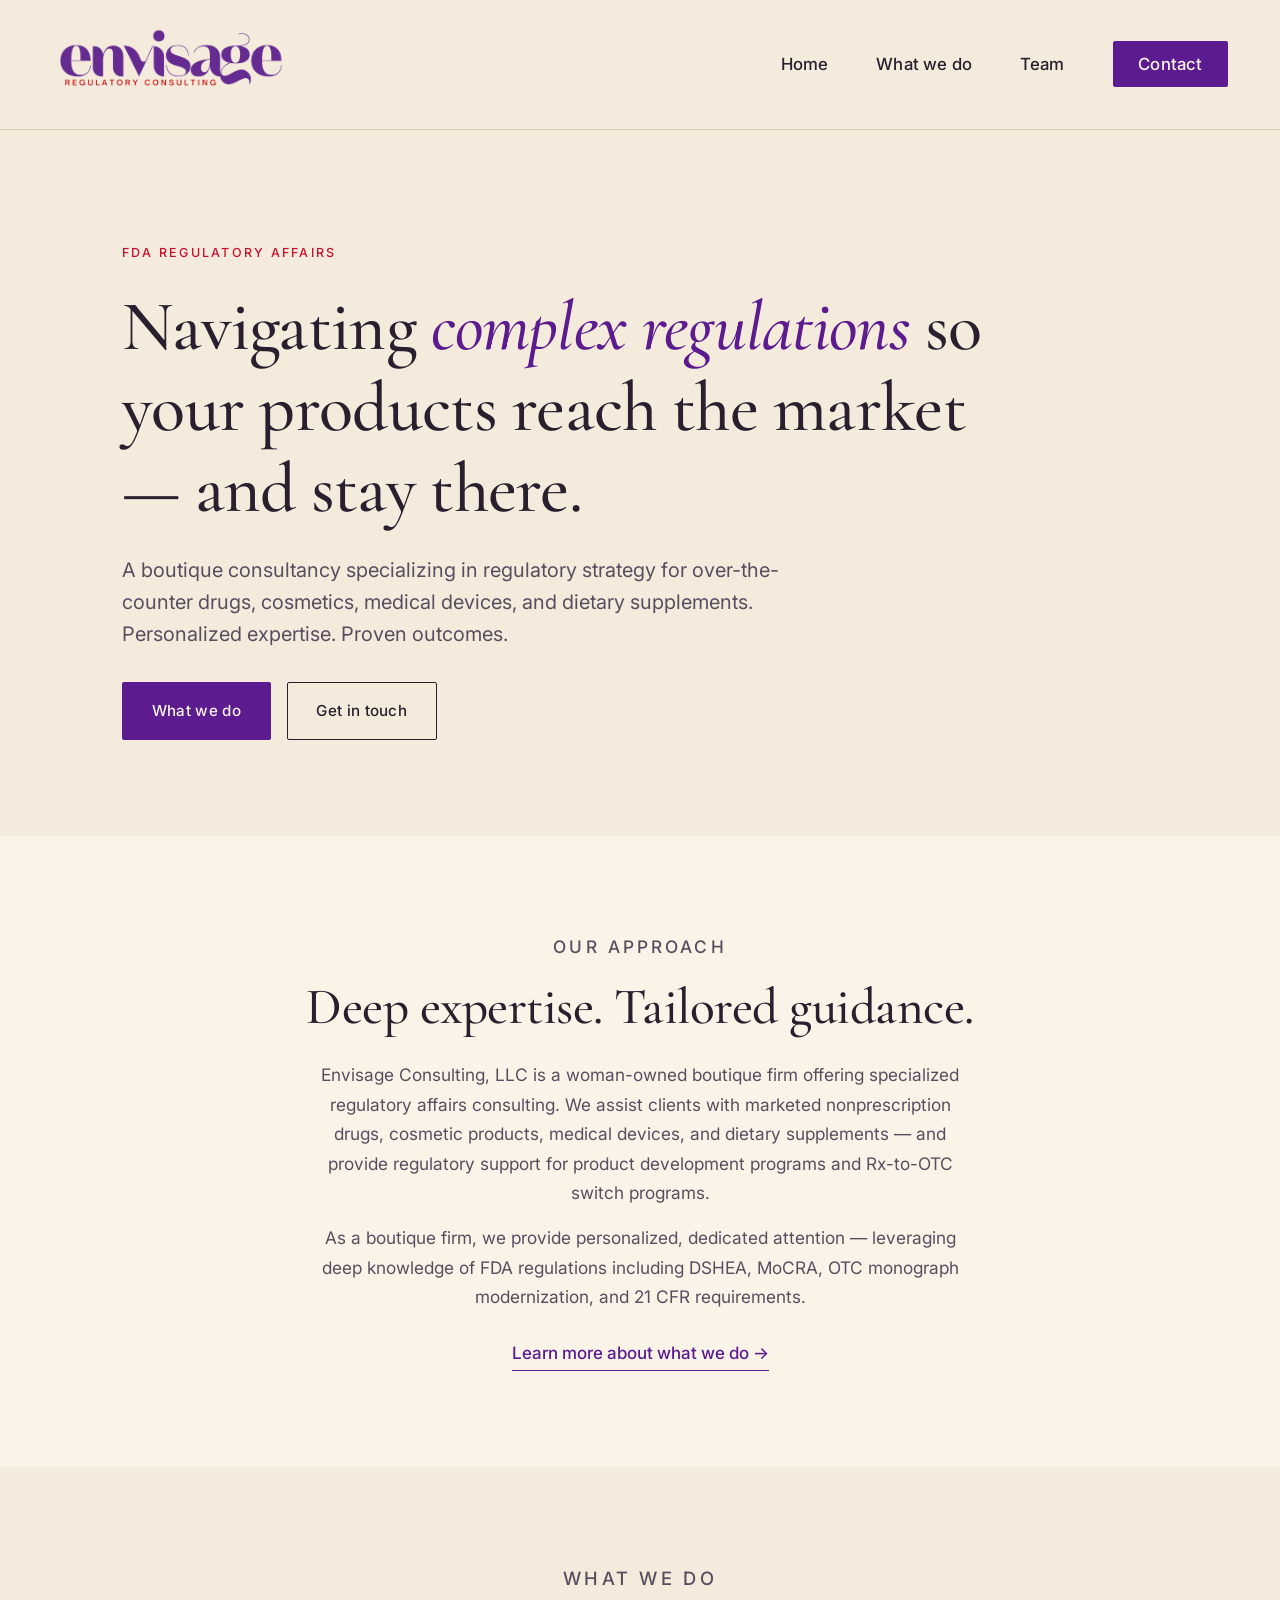
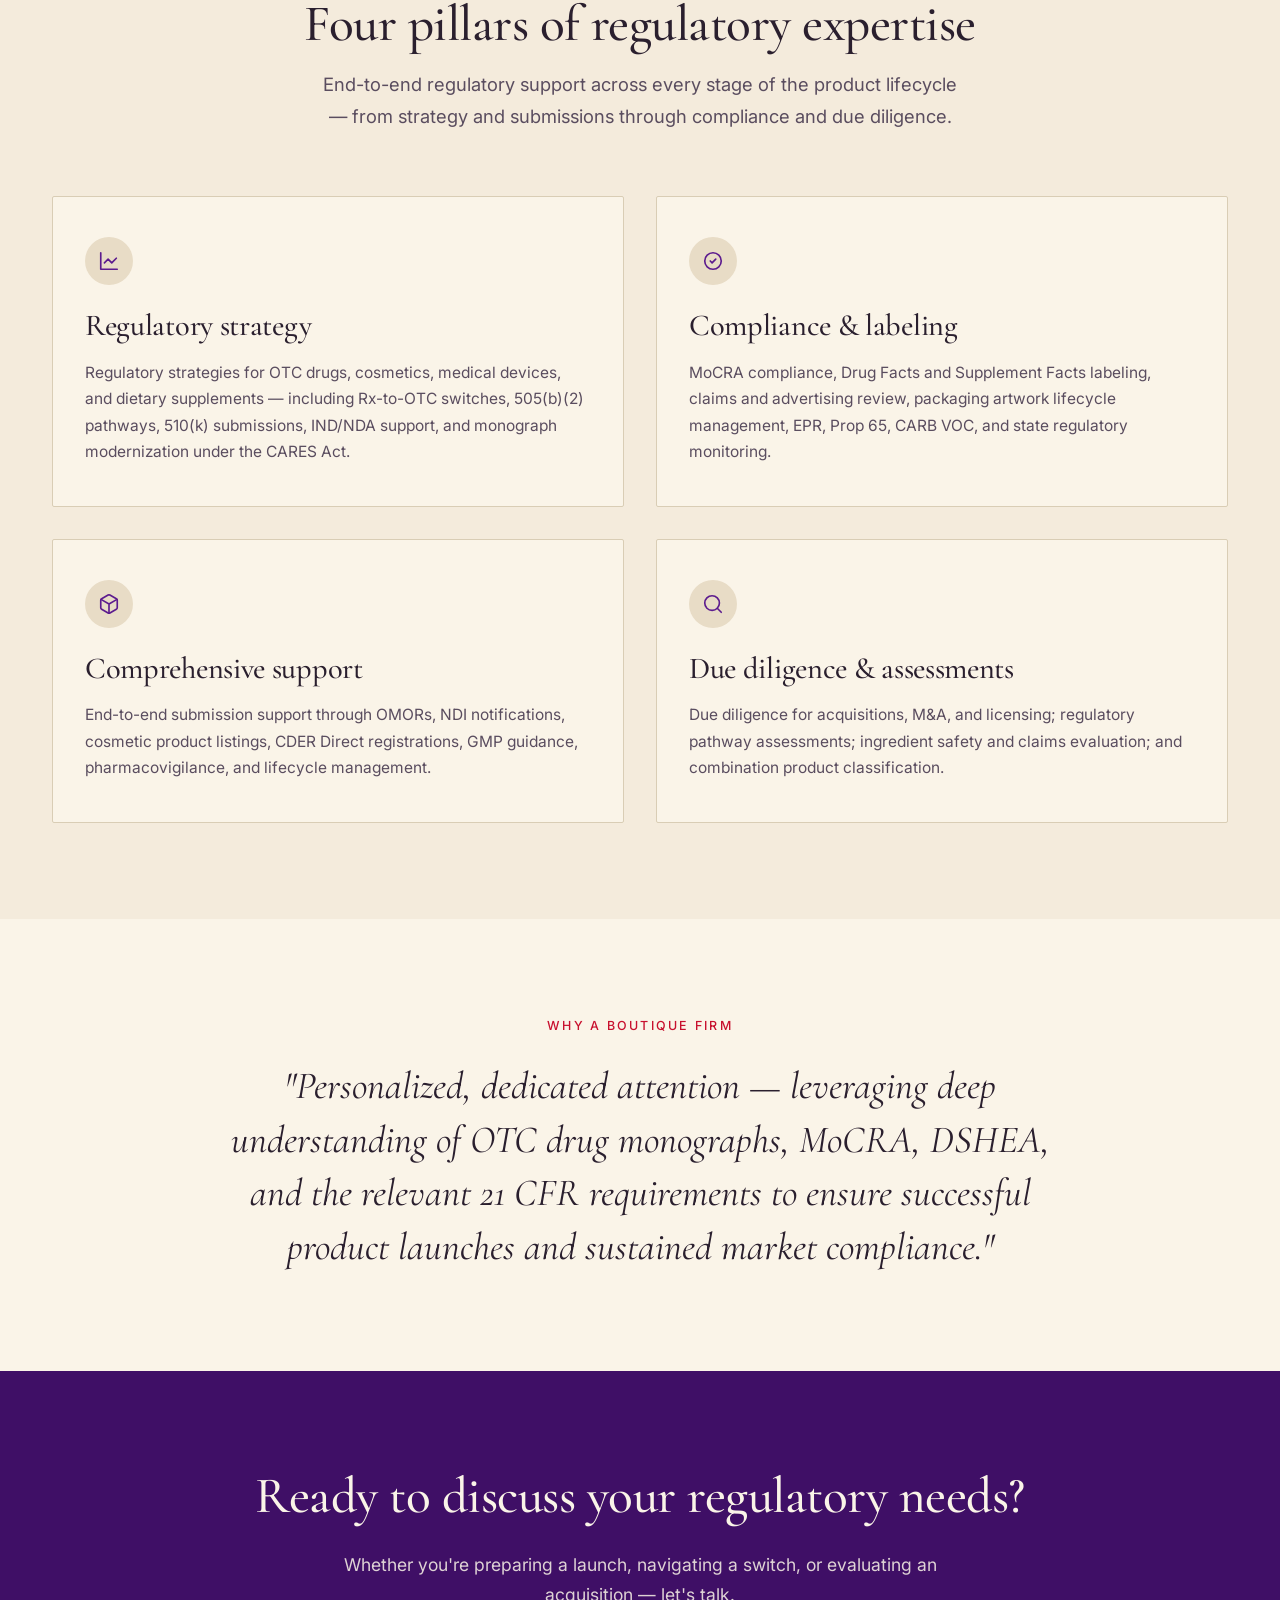
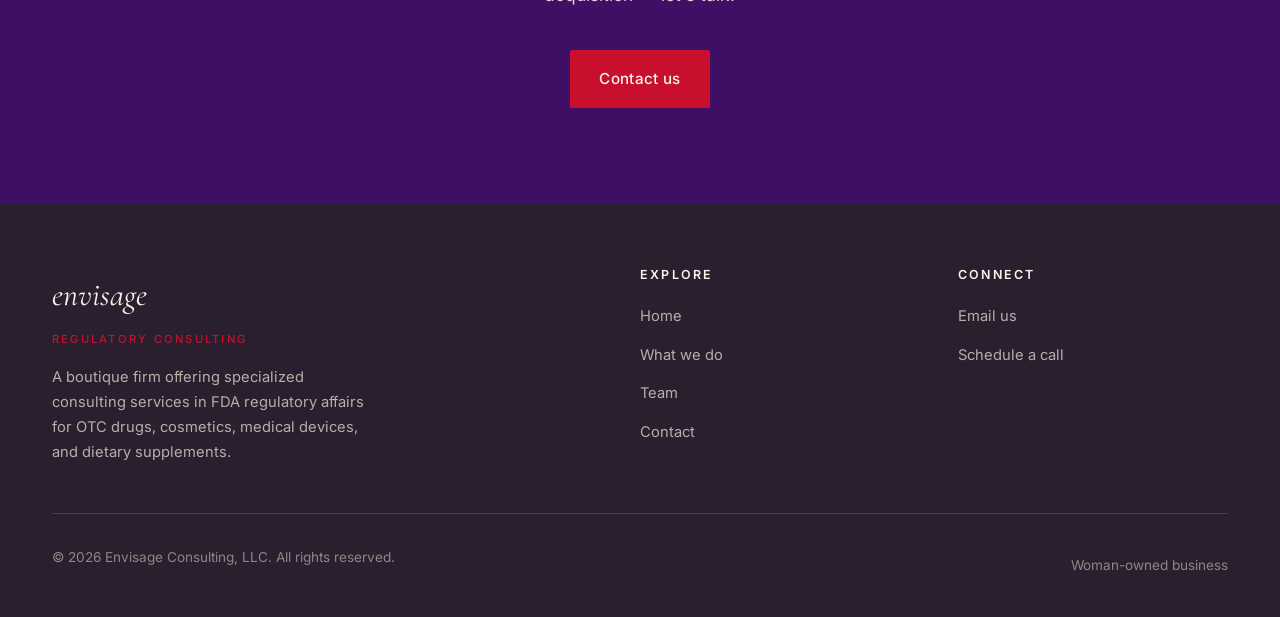
==== commit a3967f4c: "Update site copy with team bios, contact details, and refined service descriptions. Co-authored-by: " ====
--- a/index.html
+++ b/index.html
@@ -15,6 +15,7 @@
   <!-- Navigation -->
   <nav class="nav">
     <div class="nav-inner">
+      <!-- Logo -->
       <a href="index.html"><img src="images/logoFinal1.png" style="height: 80px;" alt="Envisage"></a>
       <button class="nav-toggle" aria-label="Toggle menu" onclick="document.getElementById('navLinks').classList.toggle('open')">☰</button>
       <ul class="nav-links" id="navLinks">
@@ -40,20 +41,13 @@
   </section>
 
   <!-- About snippet -->
-  <section class="section-light">
-    <div class="container">
-      <div class="two-col">
-        <div>
-          <p class="eyebrow">Our approach</p>
-          <h2>Deep expertise. Tailored guidance.</h2>
-          <p style="margin-top: 1.5rem; font-size: 1.08rem; color: var(--ink-soft);">Envisage Consulting, LLC is a woman-owned boutique firm offering specialized regulatory affairs consulting. We assist clients with marketed nonprescription drugs, cosmetic products, medical devices, and dietary supplements — and provide regulatory support for product development programs and Rx-to-OTC switch programs.</p>
-          <p style="margin-top: 1rem; font-size: 1.08rem; color: var(--ink-soft);">As a boutique firm, we provide personalized, dedicated attention — leveraging deep knowledge of FDA regulations including DSHEA, MoCRA, OTC monograph modernization, and 21 CFR requirements.</p>
-          <a href="services.html" style="display: inline-block; margin-top: 1.5rem; font-weight: 500; border-bottom: 1px solid var(--purple); padding-bottom: 2px;">Learn more about what we do →</a>
-        </div>
-        <div class="two-col-image">
-          <div class="two-col-image-placeholder">envisage</div>
-        </div>
-      </div>
+  <section class="section-light approach-section">
+    <div class="container-narrow">
+      <p class="eyebrow">Our approach</p>
+      <h2>Deep expertise. Tailored guidance.</h2>
+      <p>Envisage Consulting, LLC is a woman-owned boutique firm offering specialized regulatory affairs consulting. We assist clients with marketed nonprescription drugs, cosmetic products, medical devices, and dietary supplements — and provide regulatory support for product development programs and Rx-to-OTC switch programs.</p>
+      <p>As a boutique firm, we provide personalized, dedicated attention — leveraging deep knowledge of FDA regulations including DSHEA, MoCRA, OTC monograph modernization, and 21 CFR requirements.</p>
+      <a href="services.html" class="text-link">Learn more about what we do →</a>
     </div>
   </section>
 
@@ -72,7 +66,7 @@
             <svg viewBox="0 0 24 24" fill="none" stroke="currentColor" stroke-width="1.8" stroke-linecap="round" stroke-linejoin="round"><path d="M3 3v18h18"/><path d="M7 14l4-4 4 4 5-5"/></svg>
           </div>
           <h3>Regulatory strategy</h3>
-          <p>Tailored regulatory strategies across OTC drugs, cosmetics, medical devices, and dietary supplements — including Rx-to-OTC switches, 505(b)(2) pathways, and monograph modernization.</p>
+          <p>Regulatory strategies for OTC drugs, cosmetics, medical devices, and dietary supplements — including Rx-to-OTC switches, 505(b)(2) pathways, 510(k) submissions, IND/NDA support, and monograph modernization under the CARES Act.</p>
         </div>
 
         <div class="service-card">
@@ -80,7 +74,7 @@
             <svg viewBox="0 0 24 24" fill="none" stroke="currentColor" stroke-width="1.8" stroke-linecap="round" stroke-linejoin="round"><path d="M9 12l2 2 4-4"/><path d="M21 12c0 4.97-4.03 9-9 9s-9-4.03-9-9 4.03-9 9-9 9 4.03 9 9z"/></svg>
           </div>
           <h3>Compliance &amp; labeling</h3>
-          <p>MoCRA compliance, Drug Facts panels, DSHEA labeling, EPR requirements, packaging artwork lifecycle management, and ongoing monitoring of state regulatory developments.</p>
+          <p>MoCRA compliance, Drug Facts and Supplement Facts labeling, claims and advertising review, packaging artwork lifecycle management, EPR, Prop 65, CARB VOC, and state regulatory monitoring.</p>
         </div>
 
         <div class="service-card">
@@ -88,7 +82,7 @@
             <svg viewBox="0 0 24 24" fill="none" stroke="currentColor" stroke-width="1.8" stroke-linecap="round" stroke-linejoin="round"><path d="M21 16V8a2 2 0 0 0-1-1.73l-7-4a2 2 0 0 0-2 0l-7 4A2 2 0 0 0 3 8v8a2 2 0 0 0 1 1.73l7 4a2 2 0 0 0 2 0l7-4A2 2 0 0 0 21 16z"/><path d="M3.27 6.96L12 12.01l8.73-5.05M12 22.08V12"/></svg>
           </div>
           <h3>Comprehensive support</h3>
-          <p>End-to-end submission support through OMORs, NDI notifications, cosmetic product listings, GMP guidance, adverse event reporting, and lifecycle management.</p>
+          <p>End-to-end submission support through OMORs, NDI notifications, cosmetic product listings, CDER Direct registrations, GMP guidance, pharmacovigilance, and lifecycle management.</p>
         </div>
 
         <div class="service-card">
@@ -96,7 +90,7 @@
             <svg viewBox="0 0 24 24" fill="none" stroke="currentColor" stroke-width="1.8" stroke-linecap="round" stroke-linejoin="round"><circle cx="11" cy="11" r="8"/><path d="M21 21l-4.35-4.35"/></svg>
           </div>
           <h3>Due diligence &amp; assessments</h3>
-          <p>Due diligence reviews for acquisitions and licensing opportunities, regulatory assessments, ingredient evaluations, and pathway determinations.</p>
+          <p>Due diligence for acquisitions, M&amp;A, and licensing; regulatory pathway assessments; ingredient safety and claims evaluation; and combination product classification.</p>
         </div>
       </div>
     </div>
@@ -106,7 +100,7 @@
   <section class="quote-section section-light">
     <div class="container-narrow">
       <p class="eyebrow">Why a boutique firm</p>
-      <p class="quote">"Personalized, dedicated attention — backed by deep expertise in DSHEA, MoCRA, OTC monograph modernization, and 21 CFR requirements."</p>
+      <p class="quote">"Personalized, dedicated attention — leveraging deep understanding of OTC drug monographs, MoCRA, DSHEA, and the relevant 21 CFR requirements to ensure successful product launches and sustained market compliance."</p>
     </div>
   </section>
 
--- a/style.css
+++ b/style.css
@@ -304,33 +304,28 @@
   margin: 0 auto;
 }
 
-/* Two-column layout */
-.two-col {
-  display: grid;
-  grid-template-columns: 1fr 1fr;
-  gap: 5rem;
-  align-items: center;
-}
-
-.two-col-image {
-  background: var(--purple-deep);
-  aspect-ratio: 4 / 5;
-  border-radius: 2px;
-  position: relative;
-  overflow: hidden;
-}
-
-.two-col-image-placeholder {
-  position: absolute;
-  inset: 0;
-  display: flex;
-  align-items: center;
-  justify-content: center;
-  background: linear-gradient(135deg, var(--purple) 0%, var(--purple-deep) 100%);
-  color: var(--cream-light);
-  font-family: 'Cormorant Garamond', serif;
-  font-size: 2rem;
-  font-style: italic;
+/* Approach section */
+.approach-section {
+  text-align: center;
+}
+
+.approach-section h2 {
+  margin-bottom: 1.5rem;
+}
+
+.approach-section p {
+  font-size: 1.08rem;
+  color: var(--ink-soft);
+  max-width: 640px;
+  margin: 0 auto 1rem;
+}
+
+.approach-section .text-link {
+  display: inline-block;
+  margin-top: 0.75rem;
+  font-weight: 500;
+  border-bottom: 1px solid var(--purple);
+  padding-bottom: 2px;
 }
 
 /* Service grid */
@@ -461,16 +456,23 @@
 }
 
 .team-detail-photo {
-  aspect-ratio: 4 / 5;
+  aspect-ratio: 1 / 1;
   background: linear-gradient(135deg, var(--purple) 0%, var(--purple-deep) 100%);
   border-radius: 2px;
-  display: flex;
-  align-items: center;
-  justify-content: center;
-  color: var(--cream-light);
-  font-family: 'Cormorant Garamond', serif;
-  font-size: 4rem;
-  font-style: italic;
+  padding: 10px;
+  box-sizing: border-box;
+  display: flex;
+  overflow: hidden;
+}
+
+.team-detail-photo img {
+  width: 100%;
+  flex: 1;
+  min-height: 0;
+  object-fit: cover;
+  object-position: center center;
+  display: block;
+  border-radius: 1px;
 }
 
 .team-detail-info h2 {
@@ -540,31 +542,40 @@
   padding-bottom: 0;
 }
 
-.service-detail-header {
-  display: grid;
-  grid-template-columns: 1fr 2fr;
-  gap: 3rem;
-  margin-bottom: 2rem;
-  align-items: start;
+.service-detail-label {
+  display: flex;
+  align-items: baseline;
+  gap: 0.75rem;
+  margin-bottom: 0.85rem;
 }
 
 .service-detail-number {
   font-family: 'Cormorant Garamond', serif;
-  font-size: 4rem;
+  font-size: 1.35rem;
   font-style: italic;
   color: var(--red);
   line-height: 1;
 }
 
+.service-detail-label .eyebrow {
+  font-size: 1rem;
+  margin-bottom: 0;
+}
+
+.service-detail h2 {
+  margin-bottom: 1.5rem;
+}
+
 .service-detail ul {
   list-style: none;
   padding-left: 0;
+  max-width: 720px;
 }
 
 .service-detail ul li {
   position: relative;
-  padding-left: 1.8rem;
-  margin-bottom: 1rem;
+  padding-left: 1.5rem;
+  margin-bottom: 0.85rem;
   color: var(--ink-soft);
   line-height: 1.65;
 }
@@ -740,7 +751,6 @@
     padding: 4rem 0;
   }
 
-  .two-col,
   .service-grid,
   .team-grid,
   .team-detail-grid,
@@ -750,12 +760,4 @@
     gap: 2.5rem;
   }
 
-  .service-detail-header {
-    grid-template-columns: 1fr;
-    gap: 1rem;
-  }
-
-  .service-detail-number {
-    font-size: 3rem;
-  }
-}
+}
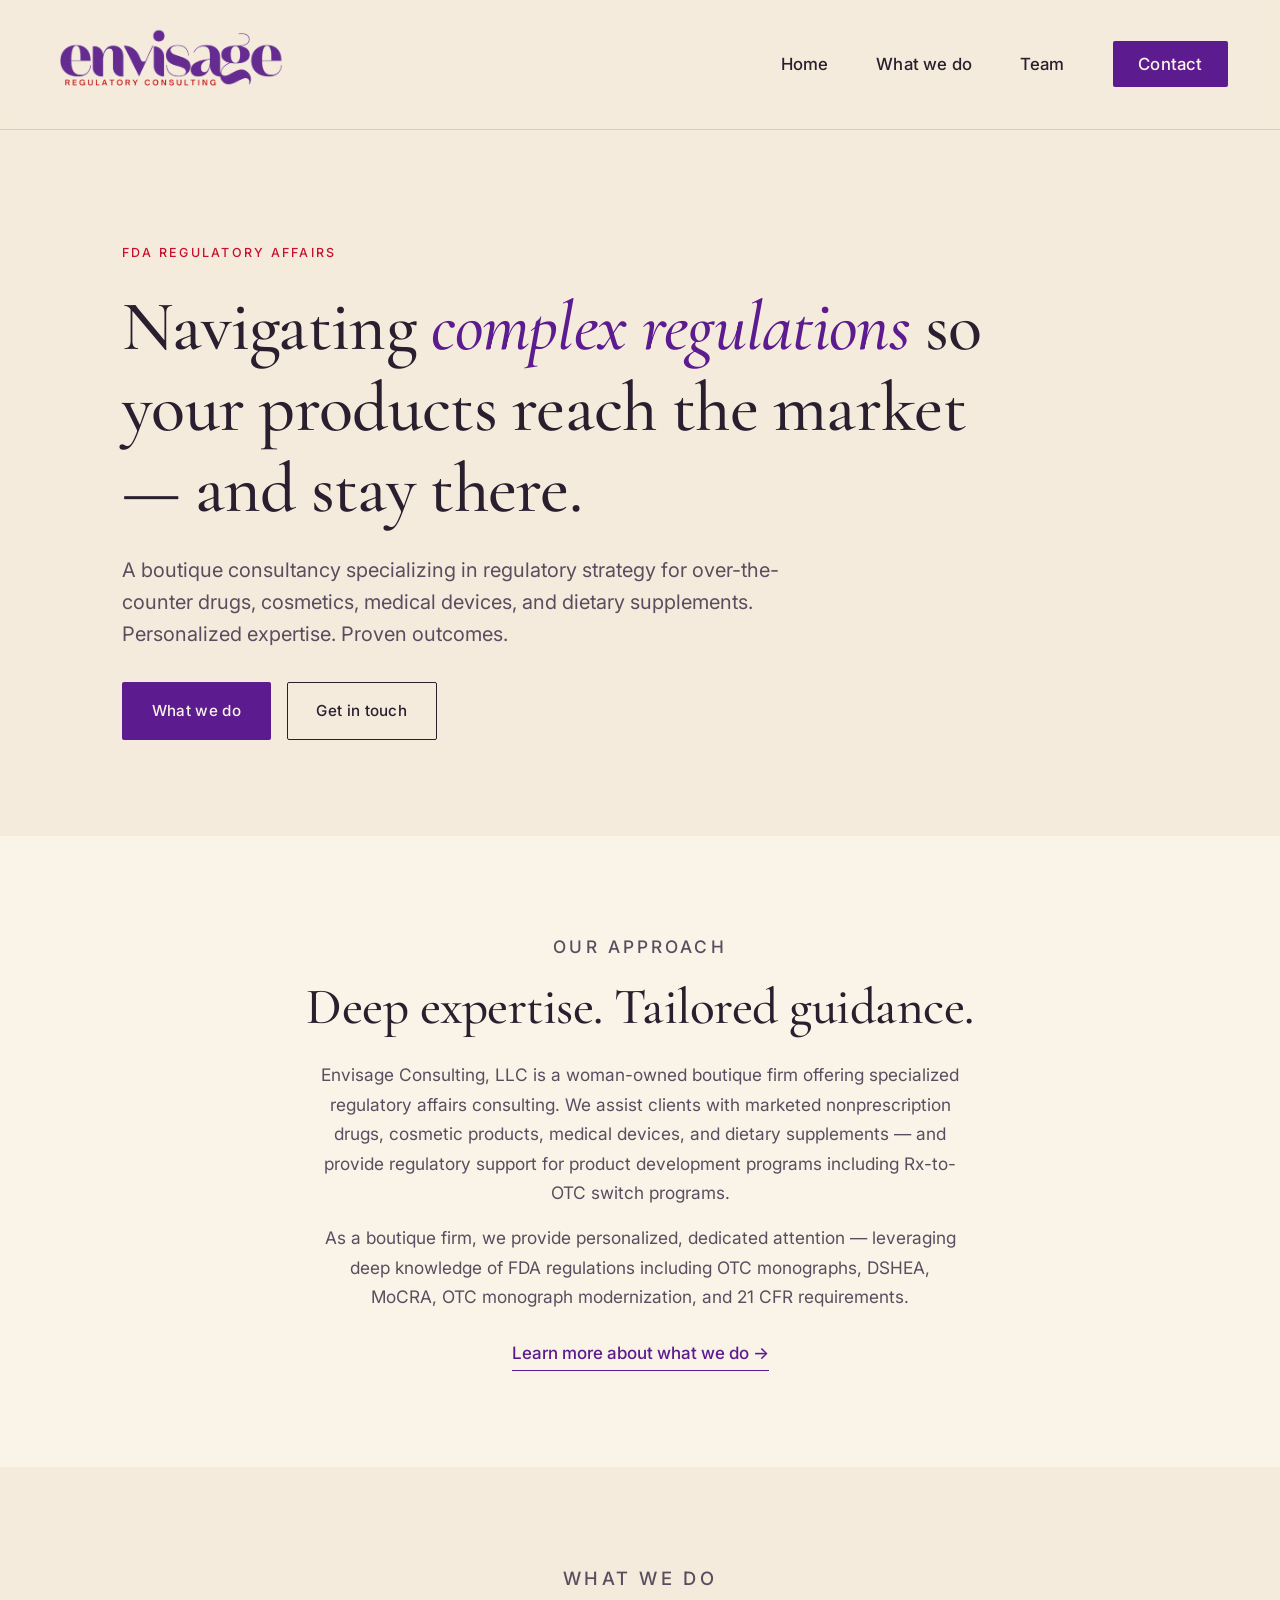
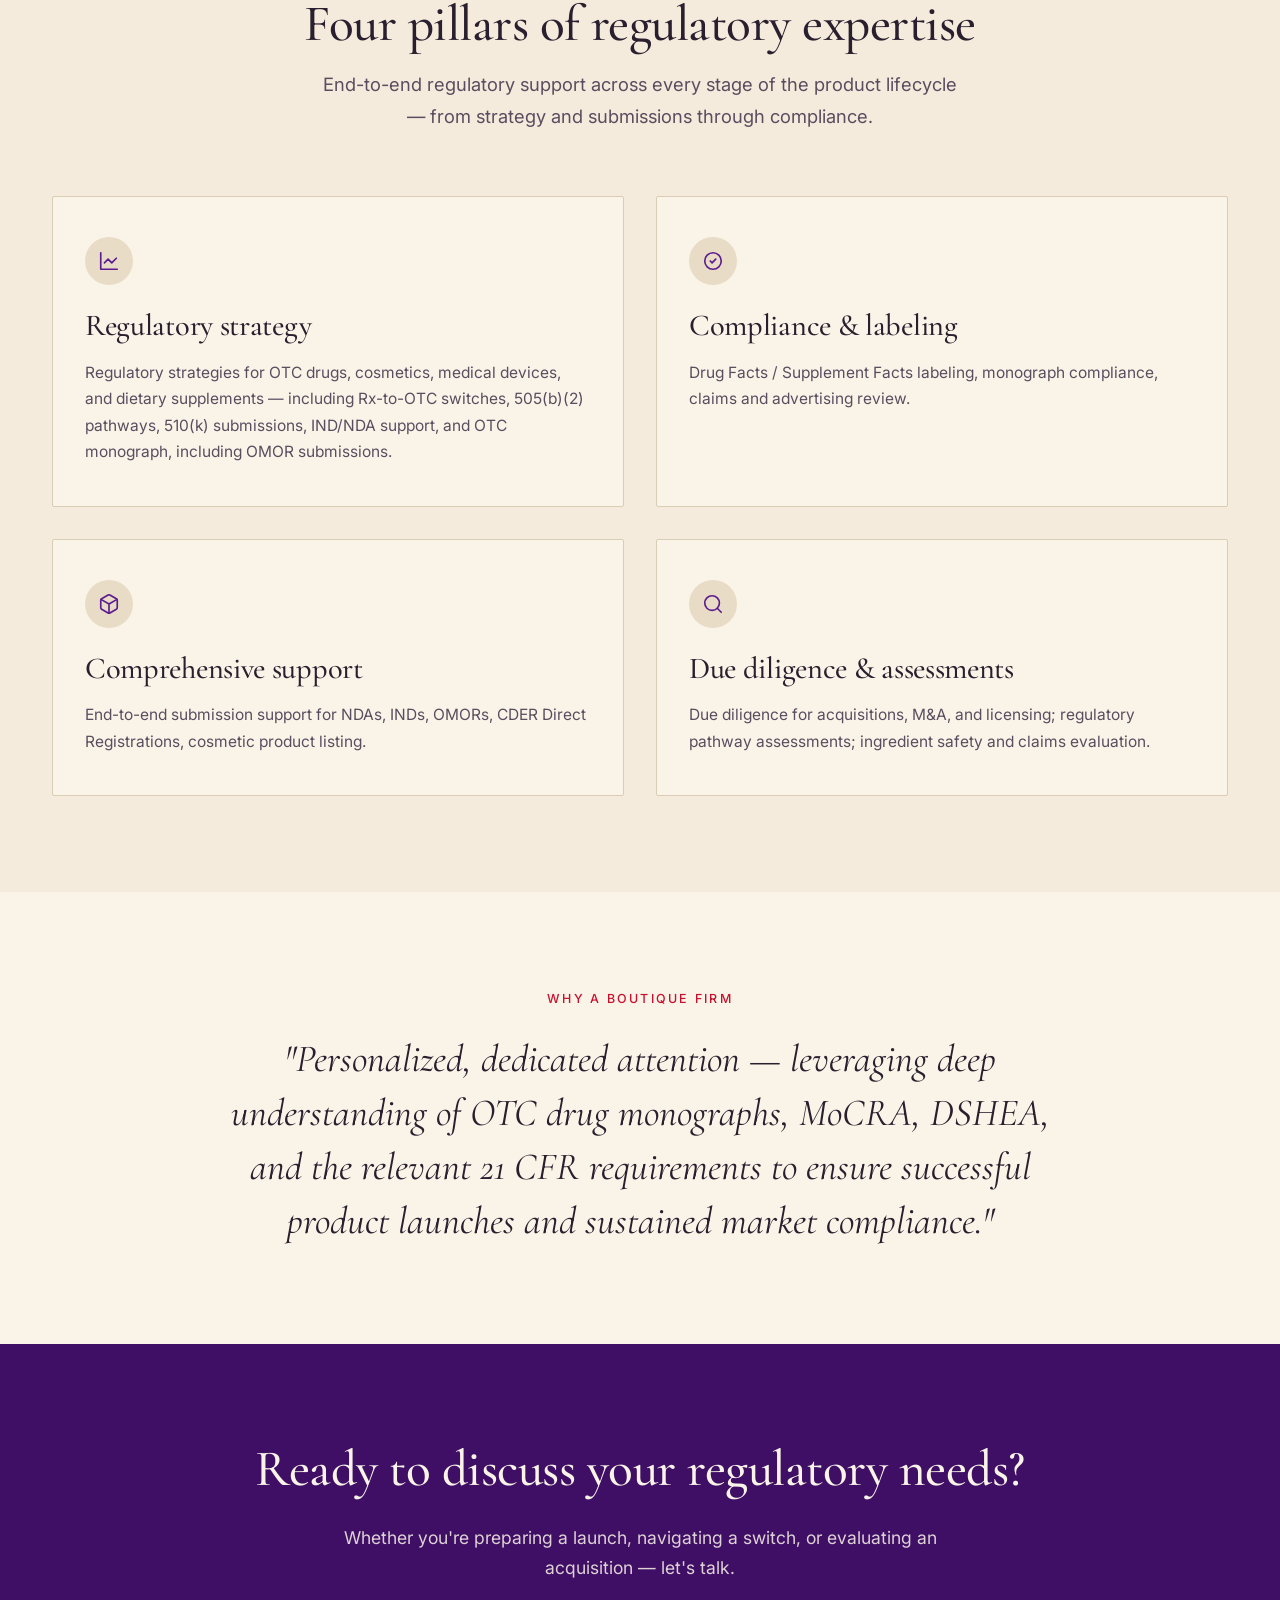
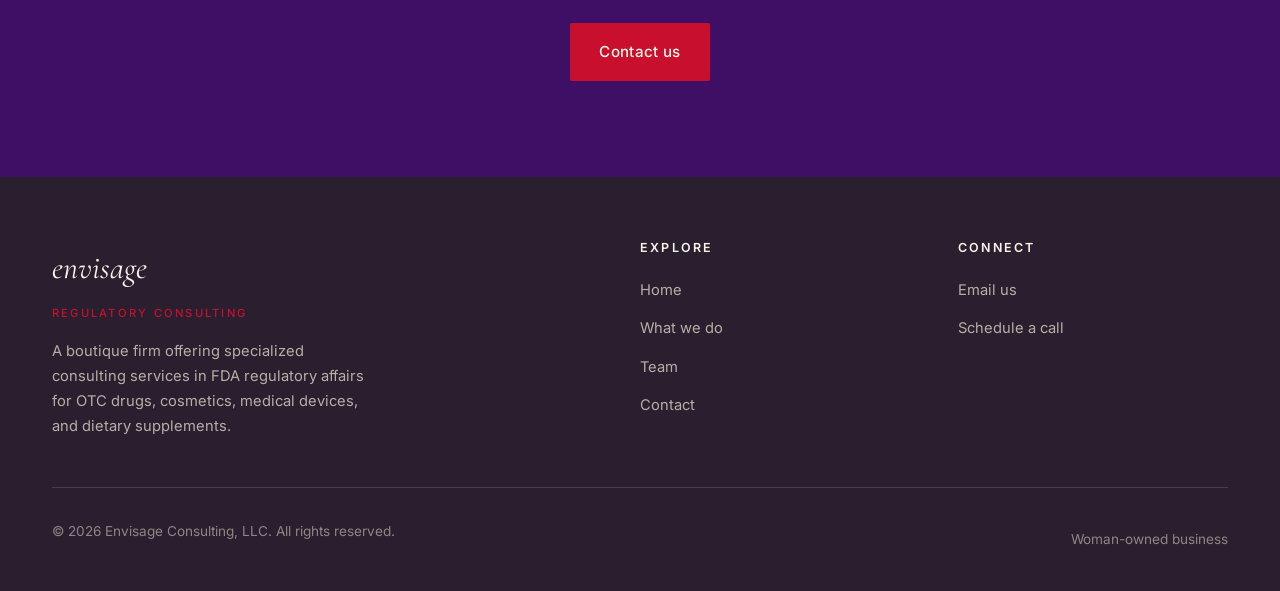
==== commit 3dd1a71b: "Refine site copy: titles, service descriptions, and team role updates. Co-authored-by: Cursor <curso" ====
--- a/index.html
+++ b/index.html
@@ -45,8 +45,8 @@
     <div class="container-narrow">
       <p class="eyebrow">Our approach</p>
       <h2>Deep expertise. Tailored guidance.</h2>
-      <p>Envisage Consulting, LLC is a woman-owned boutique firm offering specialized regulatory affairs consulting. We assist clients with marketed nonprescription drugs, cosmetic products, medical devices, and dietary supplements — and provide regulatory support for product development programs and Rx-to-OTC switch programs.</p>
-      <p>As a boutique firm, we provide personalized, dedicated attention — leveraging deep knowledge of FDA regulations including DSHEA, MoCRA, OTC monograph modernization, and 21 CFR requirements.</p>
+      <p>Envisage Consulting, LLC is a woman-owned boutique firm offering specialized regulatory affairs consulting. We assist clients with marketed nonprescription drugs, cosmetic products, medical devices, and dietary supplements — and provide regulatory support for product development programs including Rx-to-OTC switch programs.</p>
+      <p>As a boutique firm, we provide personalized, dedicated attention — leveraging deep knowledge of FDA regulations including OTC monographs, DSHEA, MoCRA, OTC monograph modernization, and 21 CFR requirements.</p>
       <a href="services.html" class="text-link">Learn more about what we do →</a>
     </div>
   </section>
@@ -57,7 +57,7 @@
       <div class="section-header">
         <p class="eyebrow">What we do</p>
         <h2>Four pillars of regulatory expertise</h2>
-        <p>End-to-end regulatory support across every stage of the product lifecycle — from strategy and submissions through compliance and due diligence.</p>
+        <p>End-to-end regulatory support across every stage of the product lifecycle — from strategy and submissions through compliance.</p>
       </div>
 
       <div class="service-grid">
@@ -66,7 +66,7 @@
             <svg viewBox="0 0 24 24" fill="none" stroke="currentColor" stroke-width="1.8" stroke-linecap="round" stroke-linejoin="round"><path d="M3 3v18h18"/><path d="M7 14l4-4 4 4 5-5"/></svg>
           </div>
           <h3>Regulatory strategy</h3>
-          <p>Regulatory strategies for OTC drugs, cosmetics, medical devices, and dietary supplements — including Rx-to-OTC switches, 505(b)(2) pathways, 510(k) submissions, IND/NDA support, and monograph modernization under the CARES Act.</p>
+          <p>Regulatory strategies for OTC drugs, cosmetics, medical devices, and dietary supplements — including Rx-to-OTC switches, 505(b)(2) pathways, 510(k) submissions, IND/NDA support, and OTC monograph, including OMOR submissions.</p>
         </div>
 
         <div class="service-card">
@@ -74,7 +74,7 @@
             <svg viewBox="0 0 24 24" fill="none" stroke="currentColor" stroke-width="1.8" stroke-linecap="round" stroke-linejoin="round"><path d="M9 12l2 2 4-4"/><path d="M21 12c0 4.97-4.03 9-9 9s-9-4.03-9-9 4.03-9 9-9 9 4.03 9 9z"/></svg>
           </div>
           <h3>Compliance &amp; labeling</h3>
-          <p>MoCRA compliance, Drug Facts and Supplement Facts labeling, claims and advertising review, packaging artwork lifecycle management, EPR, Prop 65, CARB VOC, and state regulatory monitoring.</p>
+          <p>Drug Facts / Supplement Facts labeling, monograph compliance, claims and advertising review.</p>
         </div>
 
         <div class="service-card">
@@ -82,7 +82,7 @@
             <svg viewBox="0 0 24 24" fill="none" stroke="currentColor" stroke-width="1.8" stroke-linecap="round" stroke-linejoin="round"><path d="M21 16V8a2 2 0 0 0-1-1.73l-7-4a2 2 0 0 0-2 0l-7 4A2 2 0 0 0 3 8v8a2 2 0 0 0 1 1.73l7 4a2 2 0 0 0 2 0l7-4A2 2 0 0 0 21 16z"/><path d="M3.27 6.96L12 12.01l8.73-5.05M12 22.08V12"/></svg>
           </div>
           <h3>Comprehensive support</h3>
-          <p>End-to-end submission support through OMORs, NDI notifications, cosmetic product listings, CDER Direct registrations, GMP guidance, pharmacovigilance, and lifecycle management.</p>
+          <p>End-to-end submission support for NDAs, INDs, OMORs, CDER Direct Registrations, cosmetic product listing.</p>
         </div>
 
         <div class="service-card">
@@ -90,7 +90,7 @@
             <svg viewBox="0 0 24 24" fill="none" stroke="currentColor" stroke-width="1.8" stroke-linecap="round" stroke-linejoin="round"><circle cx="11" cy="11" r="8"/><path d="M21 21l-4.35-4.35"/></svg>
           </div>
           <h3>Due diligence &amp; assessments</h3>
-          <p>Due diligence for acquisitions, M&amp;A, and licensing; regulatory pathway assessments; ingredient safety and claims evaluation; and combination product classification.</p>
+          <p>Due diligence for acquisitions, M&amp;A, and licensing; regulatory pathway assessments; ingredient safety and claims evaluation.</p>
         </div>
       </div>
     </div>
